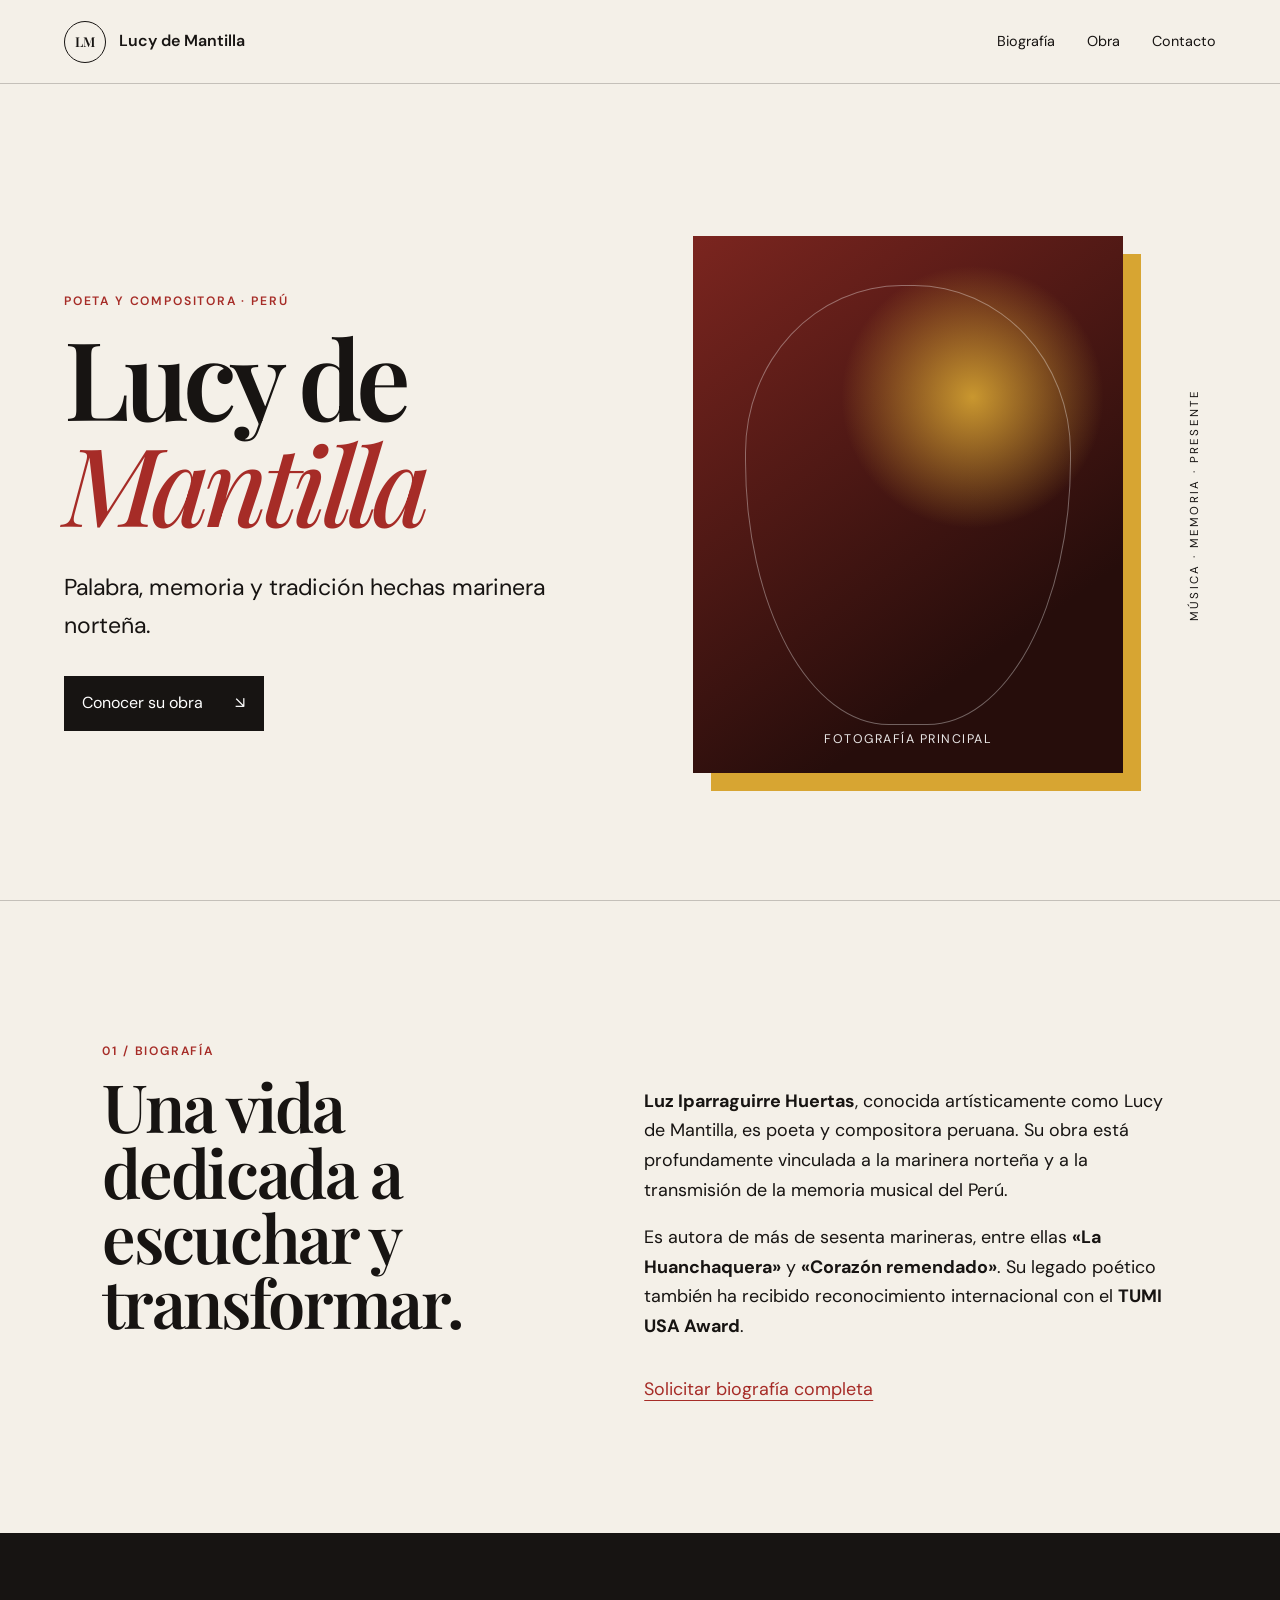
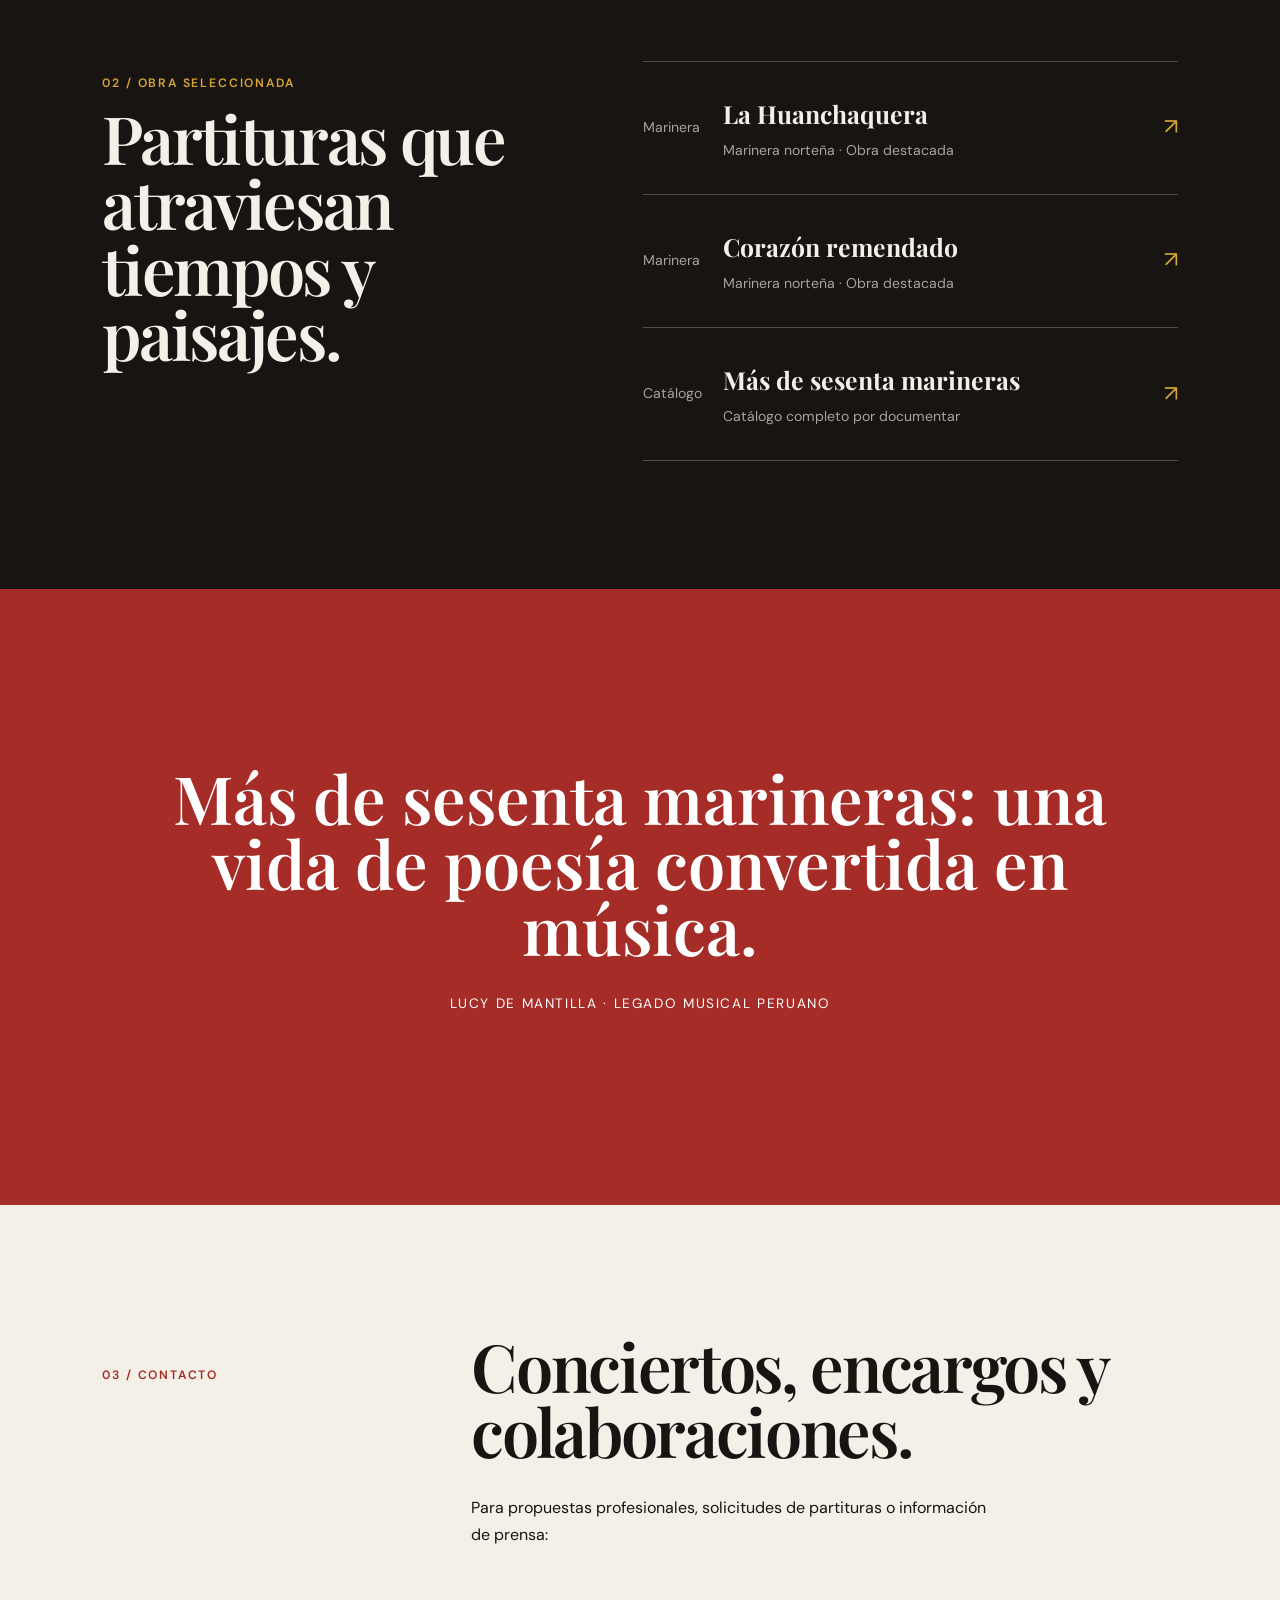
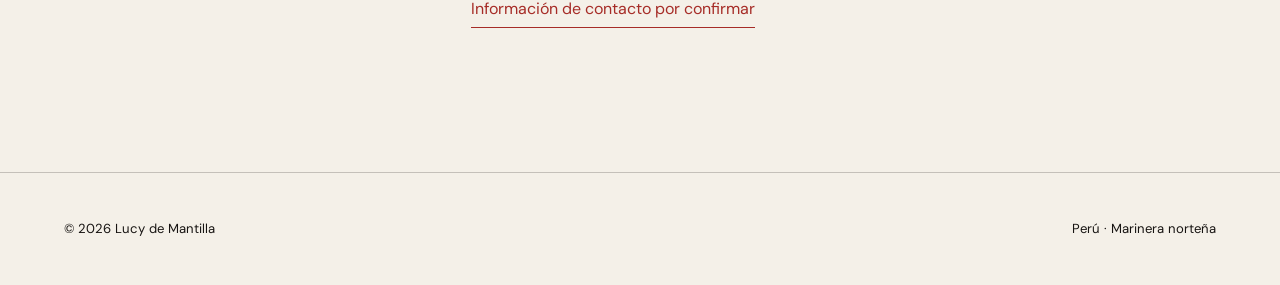
==== index.html @ 8a899017 "Corregir ubicación de los archivos" ====
<!doctype html>
<html lang="es">
<head>
  <meta charset="utf-8">
  <meta name="viewport" content="width=device-width, initial-scale=1">
  <meta name="description" content="Portafolio de Lucy de Mantilla, poeta y compositora peruana de marinera norteña.">
  <title>Lucy de Mantilla — Poeta y compositora peruana</title>
  <link rel="preconnect" href="https://fonts.googleapis.com">
  <link rel="preconnect" href="https://fonts.gstatic.com" crossorigin>
  <link href="https://fonts.googleapis.com/css2?family=DM+Sans:wght@400;500;600&family=Playfair+Display:ital,wght@0,600;1,500&display=swap" rel="stylesheet">
  <link rel="stylesheet" href="styles.css">
</head>
<body>
  <header class="site-header">
    <a class="brand" href="#inicio" aria-label="Ir al inicio">
      <span class="brand-mark" aria-hidden="true">LM</span>
      <span>Lucy de Mantilla</span>
    </a>
    <button class="menu-button" type="button" aria-expanded="false" aria-controls="navigation">Menú</button>
    <nav id="navigation" aria-label="Navegación principal">
      <a href="#biografia">Biografía</a>
      <a href="#obra">Obra</a>
      <a href="#contacto">Contacto</a>
    </nav>
  </header>

  <main>
    <section class="hero" id="inicio">
      <div class="hero-copy">
        <p class="eyebrow">Poeta y compositora · Perú</p>
        <h1>Lucy de <em>Mantilla</em></h1>
        <p class="lead">Palabra, memoria y tradición hechas marinera norteña.</p>
        <a class="primary-link" href="#obra">Conocer su obra <span aria-hidden="true">↘</span></a>
      </div>
      <div class="portrait" role="img" aria-label="Espacio reservado para el retrato principal de la compositora">
        <span>Fotografía principal</span>
      </div>
      <p class="vertical-note" aria-hidden="true">Música · Memoria · Presente</p>
    </section>

    <section class="biography section" id="biografia">
      <div>
        <p class="section-number">01 / Biografía</p>
        <h2>Una vida dedicada a escuchar y transformar.</h2>
      </div>
      <div class="bio-copy">
        <p><strong>Luz Iparraguirre Huertas</strong>, conocida artísticamente como Lucy de Mantilla, es poeta y compositora peruana. Su obra está profundamente vinculada a la marinera norteña y a la transmisión de la memoria musical del Perú.</p>
        <p>Es autora de más de sesenta marineras, entre ellas <strong>«La Huanchaquera»</strong> y <strong>«Corazón remendado»</strong>. Su legado poético también ha recibido reconocimiento internacional con el <strong>TUMI USA Award</strong>.</p>
        <a class="text-link" href="#contacto">Solicitar biografía completa</a>
      </div>
    </section>

    <section class="works section" id="obra">
      <div class="works-heading">
        <p class="section-number">02 / Obra seleccionada</p>
        <h2>Partituras que atraviesan tiempos y paisajes.</h2>
      </div>
      <div class="work-list">
        <article>
          <span class="year">Marinera</span>
          <div><h3>La Huanchaquera</h3><p>Marinera norteña · Obra destacada</p></div>
          <span class="arrow" aria-hidden="true">↗</span>
        </article>
        <article>
          <span class="year">Marinera</span>
          <div><h3>Corazón remendado</h3><p>Marinera norteña · Obra destacada</p></div>
          <span class="arrow" aria-hidden="true">↗</span>
        </article>
        <article>
          <span class="year">Catálogo</span>
          <div><h3>Más de sesenta marineras</h3><p>Catálogo completo por documentar</p></div>
          <span class="arrow" aria-hidden="true">↗</span>
        </article>
      </div>
    </section>

    <section class="quote-section" aria-label="Declaración artística">
      <blockquote>Más de sesenta marineras: una vida de poesía convertida en música.</blockquote>
      <p>Lucy de Mantilla · Legado musical peruano</p>
    </section>

    <section class="contact section" id="contacto">
      <p class="section-number">03 / Contacto</p>
      <div>
        <h2>Conciertos, encargos y colaboraciones.</h2>
        <p>Para propuestas profesionales, solicitudes de partituras o información de prensa:</p>
        <p class="pending-contact">Información de contacto por confirmar</p>
      </div>
    </section>
  </main>

  <footer>
    <p>© <span id="year"></span> Lucy de Mantilla</p>
    <p>Perú · Marinera norteña</p>
  </footer>
  <script src="script.js"></script>
</body>
</html>
---- styles.css ----
:root {
  --ink: #171412;
  --paper: #f4f0e8;
  --red: #a62c27;
  --gold: #d7a532;
  --line: rgba(23, 20, 18, .22);
}
* { box-sizing: border-box; }
html { scroll-behavior: smooth; }
body { margin: 0; background: var(--paper); color: var(--ink); font-family: "DM Sans", sans-serif; font-size: 1rem; line-height: 1.65; }
a { color: inherit; }
.site-header { min-height: 84px; padding: 1.1rem 5vw; display: flex; align-items: center; justify-content: space-between; border-bottom: 1px solid var(--line); position: relative; z-index: 10; }
.brand { display: flex; align-items: center; gap: .8rem; text-decoration: none; font-weight: 600; }
.brand-mark { width: 42px; height: 42px; display: grid; place-items: center; border: 1px solid currentColor; border-radius: 50%; font-family: "Playfair Display", serif; font-size: .85rem; }
nav { display: flex; gap: 2rem; }
nav a { text-decoration: none; font-size: .9rem; }
nav a:hover, nav a:focus-visible { color: var(--red); }
.menu-button { display: none; background: none; border: 1px solid currentColor; padding: .45rem .7rem; font: inherit; }
.hero { min-height: calc(100vh - 84px); padding: 7vw 5vw 5vw; display: grid; grid-template-columns: 1.05fr .78fr auto; gap: 4vw; align-items: center; overflow: hidden; }
.eyebrow, .section-number { color: var(--red); text-transform: uppercase; letter-spacing: .15em; font-size: .76rem; font-weight: 600; }
h1, h2, blockquote { font-family: "Playfair Display", serif; font-weight: 600; line-height: .98; margin: 0; }
h1 { font-size: clamp(4rem, 8.5vw, 8.4rem); letter-spacing: -.055em; max-width: 9ch; }
h1 em { color: var(--red); font-weight: 500; }
.lead { max-width: 34rem; font-size: clamp(1.15rem, 1.8vw, 1.45rem); margin: 2rem 0; }
.primary-link { display: inline-flex; gap: 2rem; align-items: center; padding: .9rem 1.15rem; background: var(--ink); color: white; text-decoration: none; }
.primary-link:hover { background: var(--red); }
.portrait { aspect-ratio: 4 / 5; min-height: 470px; position: relative; display: grid; place-items: end center; padding: 1.5rem; color: rgba(255,255,255,.9); background: radial-gradient(circle at 65% 30%, rgba(215,165,50,.9), transparent 28%), linear-gradient(145deg, #7b251f, #260d0b 75%); box-shadow: 18px 18px 0 var(--gold); }
.portrait::before { content: ""; position: absolute; inset: 9% 12%; border: 1px solid rgba(255,255,255,.35); border-radius: 48% 48% 44% 44% / 38% 38% 60% 60%; }
.portrait span { z-index: 1; font-size: .78rem; letter-spacing: .12em; text-transform: uppercase; }
.vertical-note { writing-mode: vertical-rl; transform: rotate(180deg); font-size: .72rem; letter-spacing: .2em; text-transform: uppercase; }
.section { padding: 8rem 8vw; }
.biography { display: grid; grid-template-columns: .8fr 1fr; gap: 9vw; border-top: 1px solid var(--line); }
h2 { font-size: clamp(2.7rem, 5.2vw, 5.6rem); letter-spacing: -.035em; }
.bio-copy { max-width: 43rem; font-size: 1.12rem; padding-top: 2.5rem; }
.text-link { display: inline-block; margin-top: 1rem; color: var(--red); text-underline-offset: 5px; }
.works { background: var(--ink); color: var(--paper); display: grid; grid-template-columns: .82fr 1fr; gap: 8vw; }
.works .section-number { color: var(--gold); }
.work-list article { display: grid; grid-template-columns: 4rem 1fr auto; gap: 1rem; align-items: center; padding: 2rem 0; border-top: 1px solid rgba(244,240,232,.25); }
.work-list article:last-child { border-bottom: 1px solid rgba(244,240,232,.25); }
.work-list h3 { font-family: "Playfair Display", serif; font-size: 1.55rem; margin: 0 0 .25rem; }
.work-list p, .year { margin: 0; color: rgba(244,240,232,.65); font-size: .88rem; }
.arrow { font-size: 1.4rem; color: var(--gold); }
.quote-section { padding: 11rem 10vw; text-align: center; background: var(--red); color: white; }
blockquote { max-width: 1050px; margin: auto; font-size: clamp(2.5rem, 5.2vw, 5.8rem); }
.quote-section p { margin-top: 2rem; font-size: .85rem; letter-spacing: .12em; text-transform: uppercase; }
.contact { display: grid; grid-template-columns: .45fr 1fr; gap: 4vw; }
.contact h2 { max-width: 900px; }
.contact p { max-width: 520px; margin-top: 2rem; }
.email { display: inline-block; margin-top: 1rem; font-family: "Playfair Display", serif; font-size: clamp(1.4rem, 3vw, 2.7rem); color: var(--red); text-underline-offset: 7px; }
.pending-contact { display: inline-block; color: var(--red); border-bottom: 1px solid currentColor; padding-bottom: .3rem; }
footer { padding: 2rem 5vw; display: flex; justify-content: space-between; border-top: 1px solid var(--line); font-size: .82rem; }
@media (max-width: 820px) {
  .site-header { min-height: 72px; }
  .brand span:last-child { display: none; }
  .menu-button { display: block; }
  nav { display: none; position: absolute; top: 72px; left: 0; right: 0; padding: 1.25rem 5vw; background: var(--paper); border-bottom: 1px solid var(--line); flex-direction: column; }
  nav.open { display: flex; }
  .hero { min-height: auto; padding-top: 4rem; grid-template-columns: 1fr; }
  h1 { font-size: clamp(3.7rem, 18vw, 6.5rem); }
  .portrait { min-height: 390px; width: calc(100% - 18px); }
  .vertical-note { display: none; }
  .section { padding: 5.5rem 5vw; }
  .biography, .works, .contact { grid-template-columns: 1fr; gap: 2rem; }
  .bio-copy { padding-top: 0; }
  .quote-section { padding: 7rem 5vw; }
  footer { flex-direction: column; }
}
@media (prefers-reduced-motion: reduce) { html { scroll-behavior: auto; } }
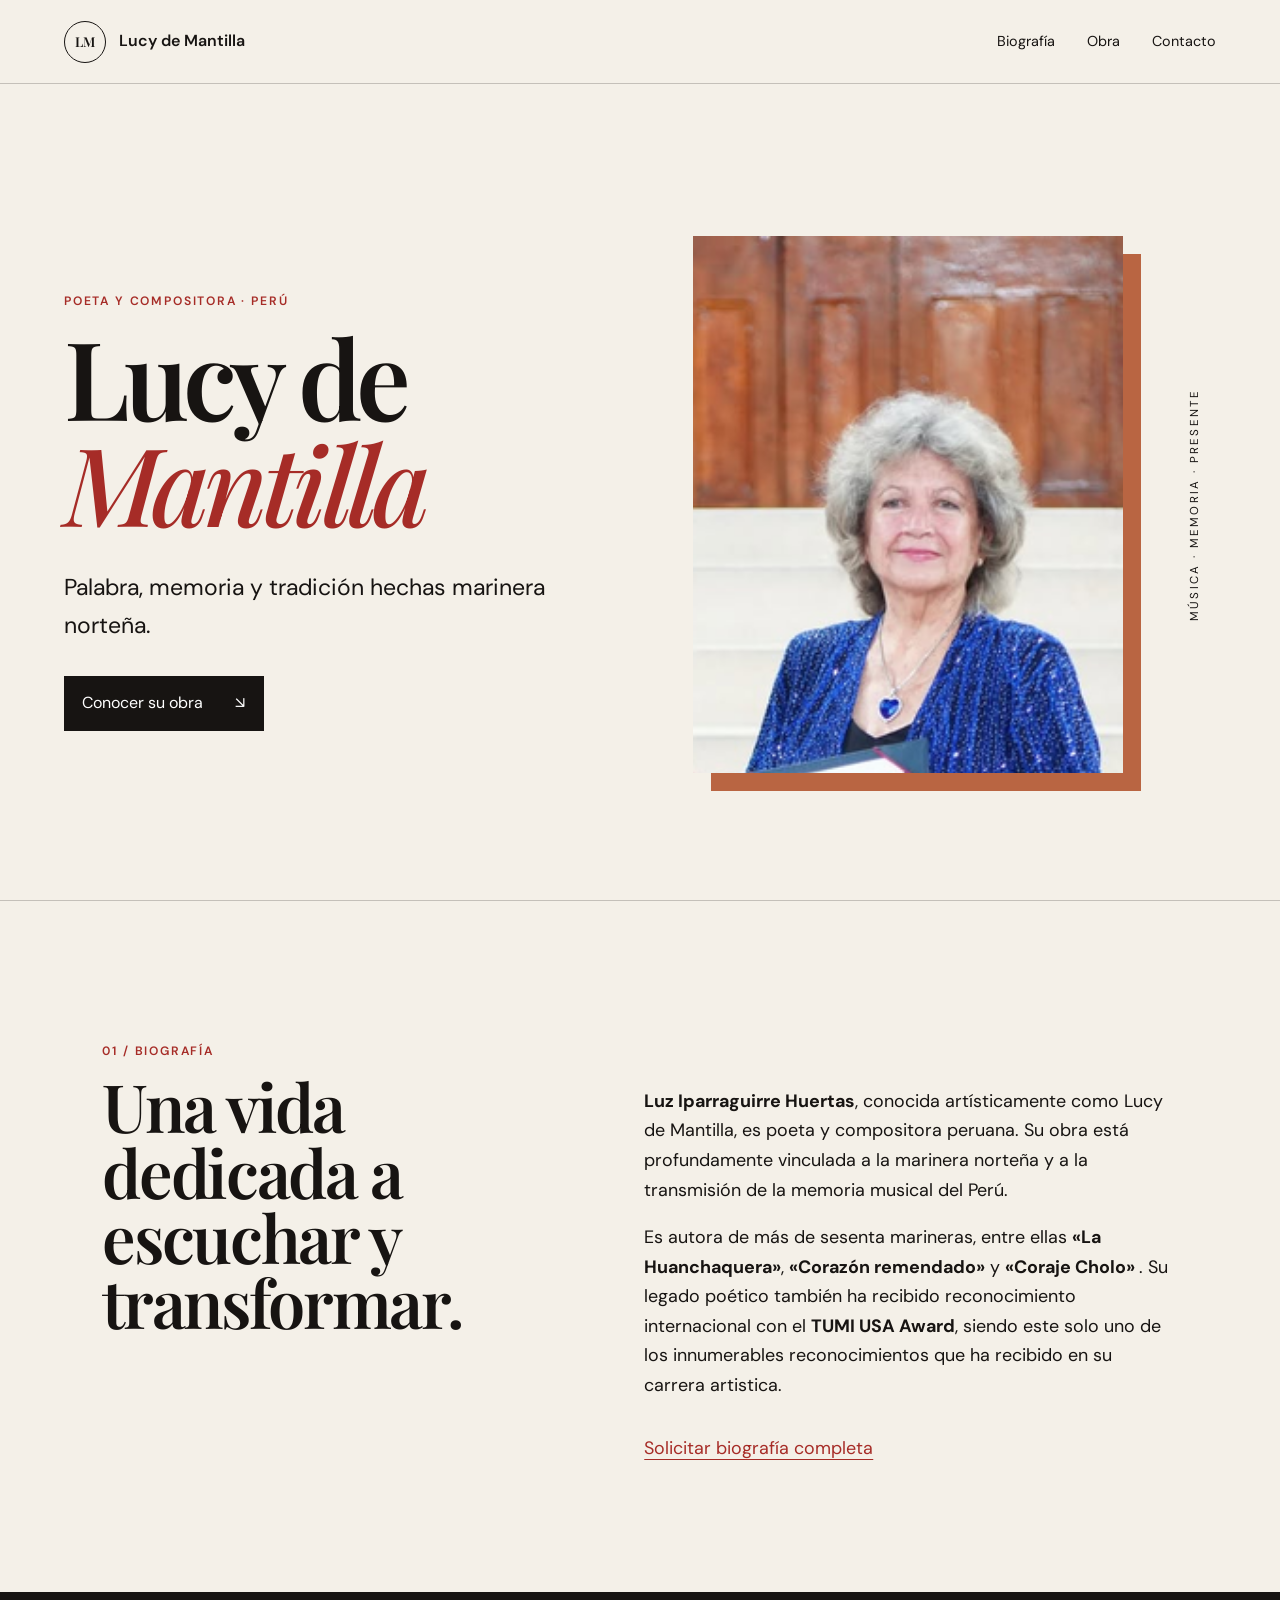
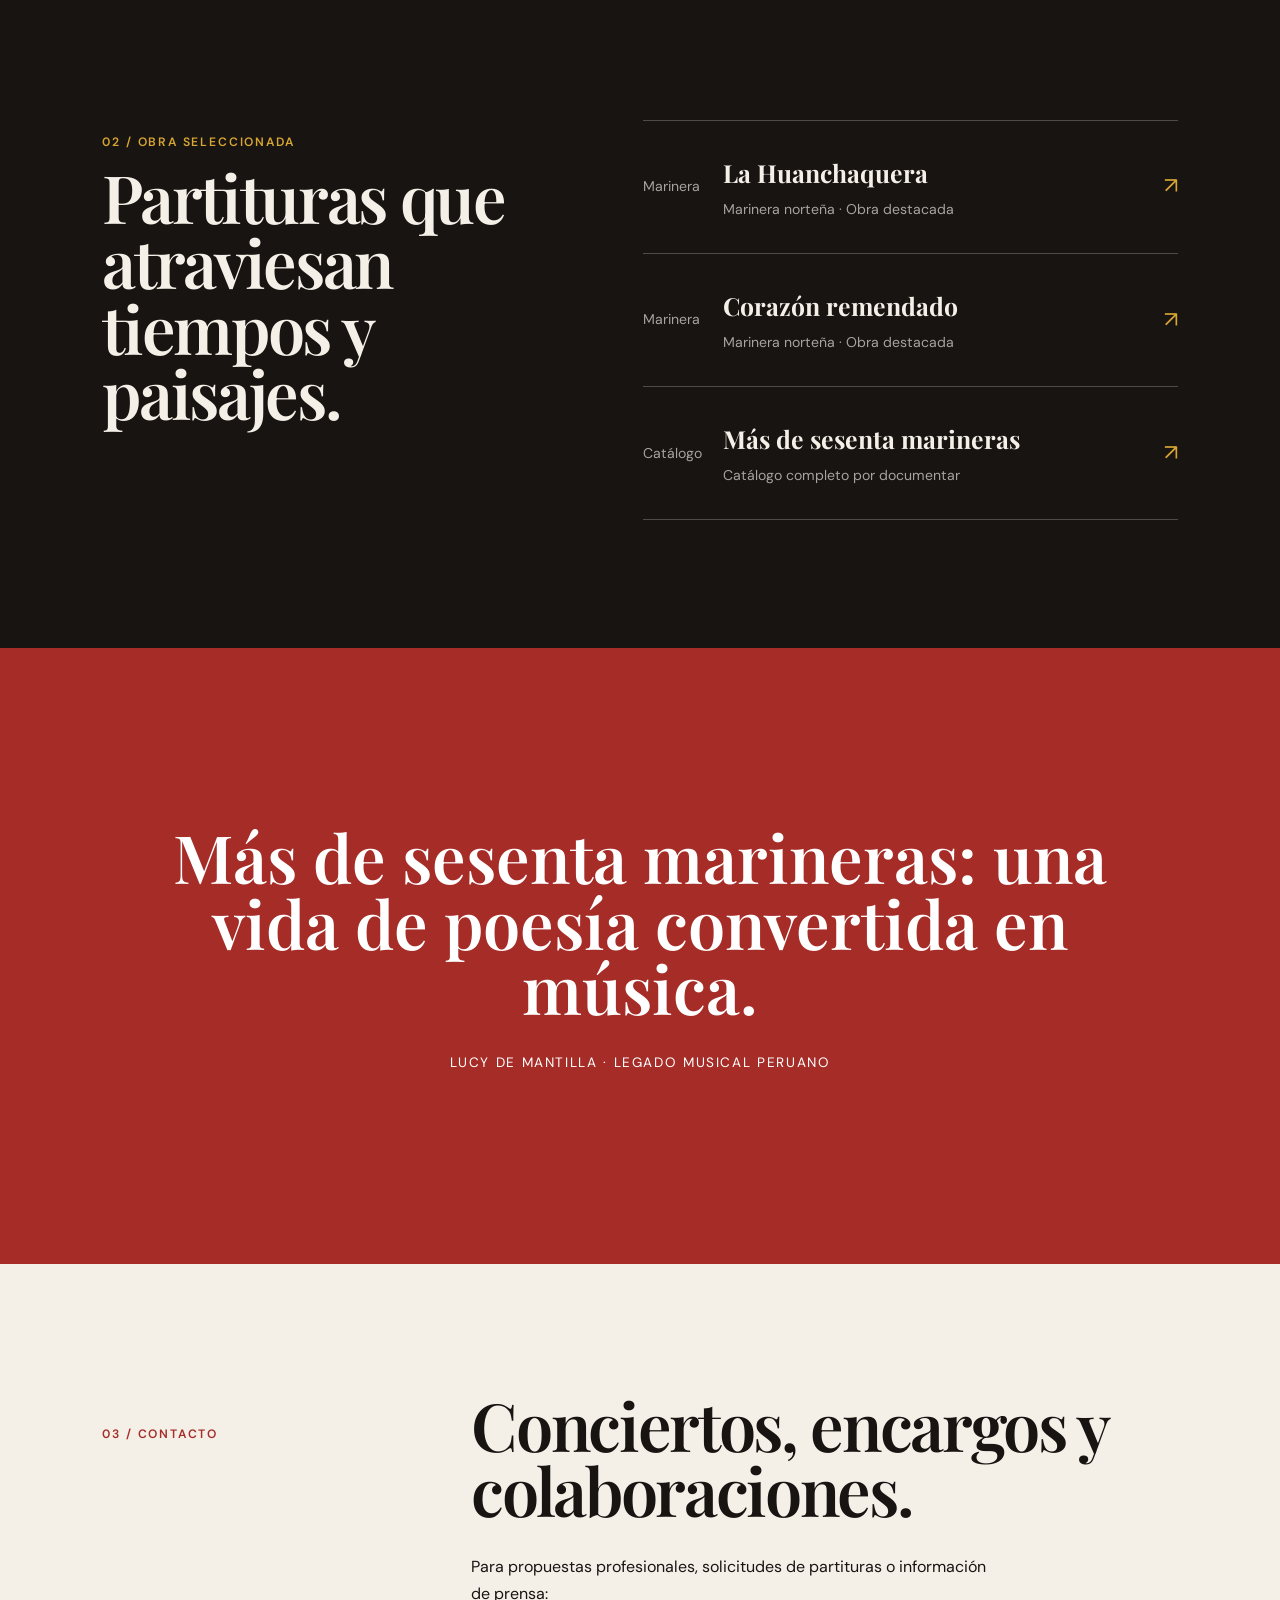
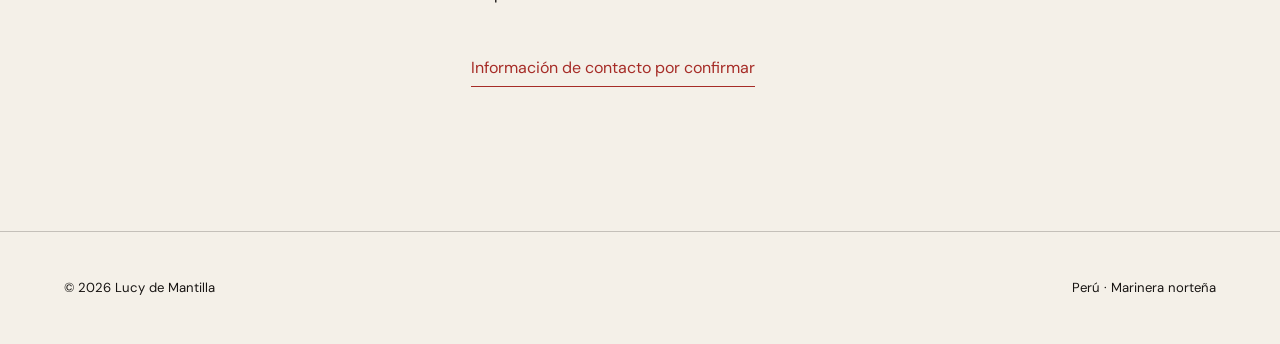
==== commit 637e0353: "Actulización del Porträt, correción en los textos de la biografía" ====
--- a/index.html
+++ b/index.html
@@ -32,8 +32,11 @@
         <p class="lead">Palabra, memoria y tradición hechas marinera norteña.</p>
         <a class="primary-link" href="#obra">Conocer su obra <span aria-hidden="true">↘</span></a>
       </div>
-      <div class="portrait" role="img" aria-label="Espacio reservado para el retrato principal de la compositora">
-        <span>Fotografía principal</span>
+      <div class="portrait portrait-photo">
+        <img
+          src="imagenes/Lucy-de-Mantilla.png"
+          alt="Retrato de Lucy de Mantilla"
+        >
       </div>
       <p class="vertical-note" aria-hidden="true">Música · Memoria · Presente</p>
     </section>
@@ -45,7 +48,7 @@
       </div>
       <div class="bio-copy">
         <p><strong>Luz Iparraguirre Huertas</strong>, conocida artísticamente como Lucy de Mantilla, es poeta y compositora peruana. Su obra está profundamente vinculada a la marinera norteña y a la transmisión de la memoria musical del Perú.</p>
-        <p>Es autora de más de sesenta marineras, entre ellas <strong>«La Huanchaquera»</strong> y <strong>«Corazón remendado»</strong>. Su legado poético también ha recibido reconocimiento internacional con el <strong>TUMI USA Award</strong>.</p>
+        <p>Es autora de más de sesenta marineras, entre ellas <strong>«La Huanchaquera»</strong>, <strong>«Corazón remendado»</strong> y <strong> «Coraje Cholo» </strong>. Su legado poético también ha recibido reconocimiento internacional con el <strong>TUMI USA Award</strong>, siendo este solo uno de los innumerables reconocimientos que ha recibido en su carrera artistica.</p>
         <a class="text-link" href="#contacto">Solicitar biografía completa</a>
       </div>
     </section>
--- a/styles.css
+++ b/styles.css
@@ -66,3 +66,49 @@
   footer { flex-direction: column; }
 }
 @media (prefers-reduced-motion: reduce) { html { scroll-behavior: auto; } }
+
+-------
+
+/* Retrato provisional de Lucy */
+
+.portrait::before {
+  content: none;
+  display: none;
+}
+
+.portrait-photo {
+  padding: 0;
+  overflow: hidden;
+
+  /* Colores tomados del vestido azul y la madera del fondo */
+  background: linear-gradient(
+    145deg,
+    #122452 0%,
+    #214a9a 50%,
+    #9b4c32 100%
+  );
+
+  box-shadow: 18px 18px 0 #b96542;
+}
+
+.portrait-photo img {
+  display: block;
+  width: 100%;
+  height: 100%;
+
+  /* Muestra la fotografía completa sin deformarla */
+  object-fit: contain;
+  object-position: center;
+}
+
+/* Eliminar cualquier línea decorativa alrededor del retrato */
+html body .hero .portrait::before,
+html body .hero .portrait::after,
+html body .hero .portrait-photo::before,
+html body .hero .portrait-photo::after {
+  content: none !important;
+  display: none !important;
+  border: none !important;
+  outline: none !important;
+  box-shadow: none !important;
+}
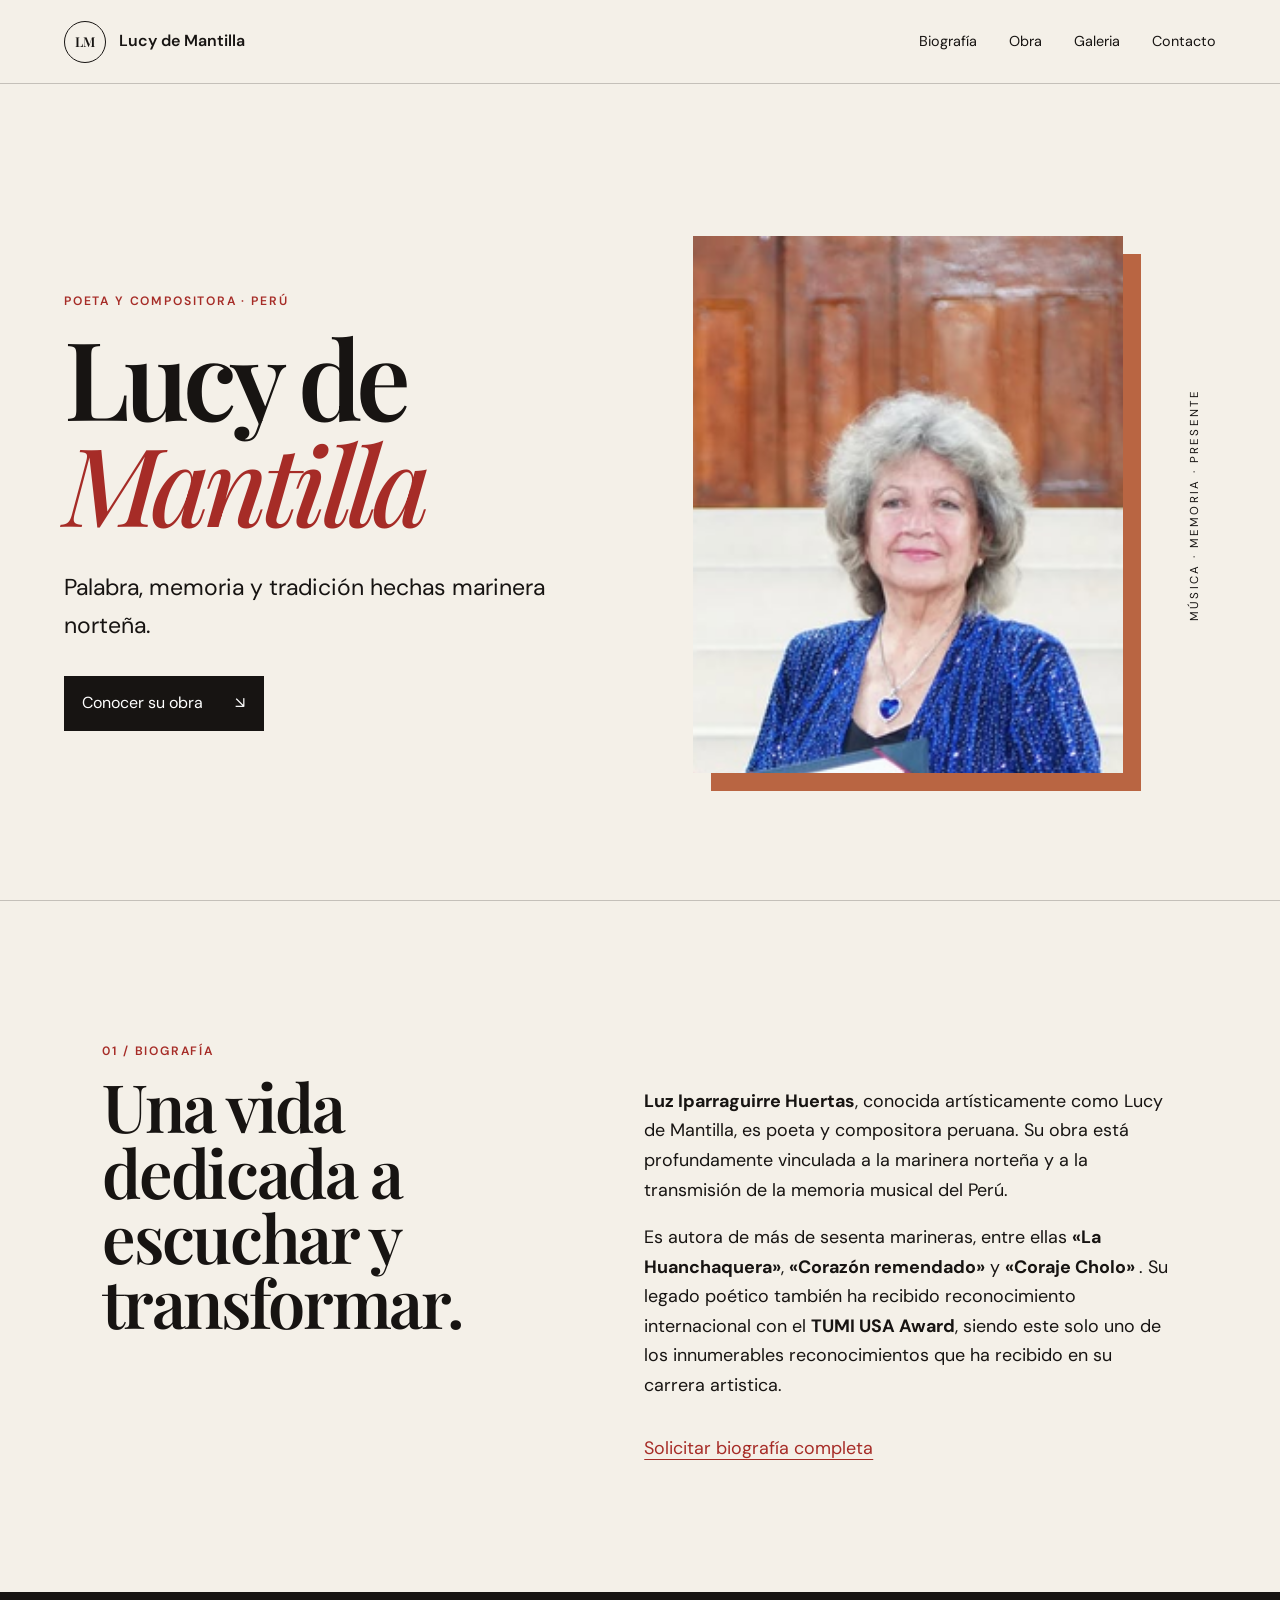
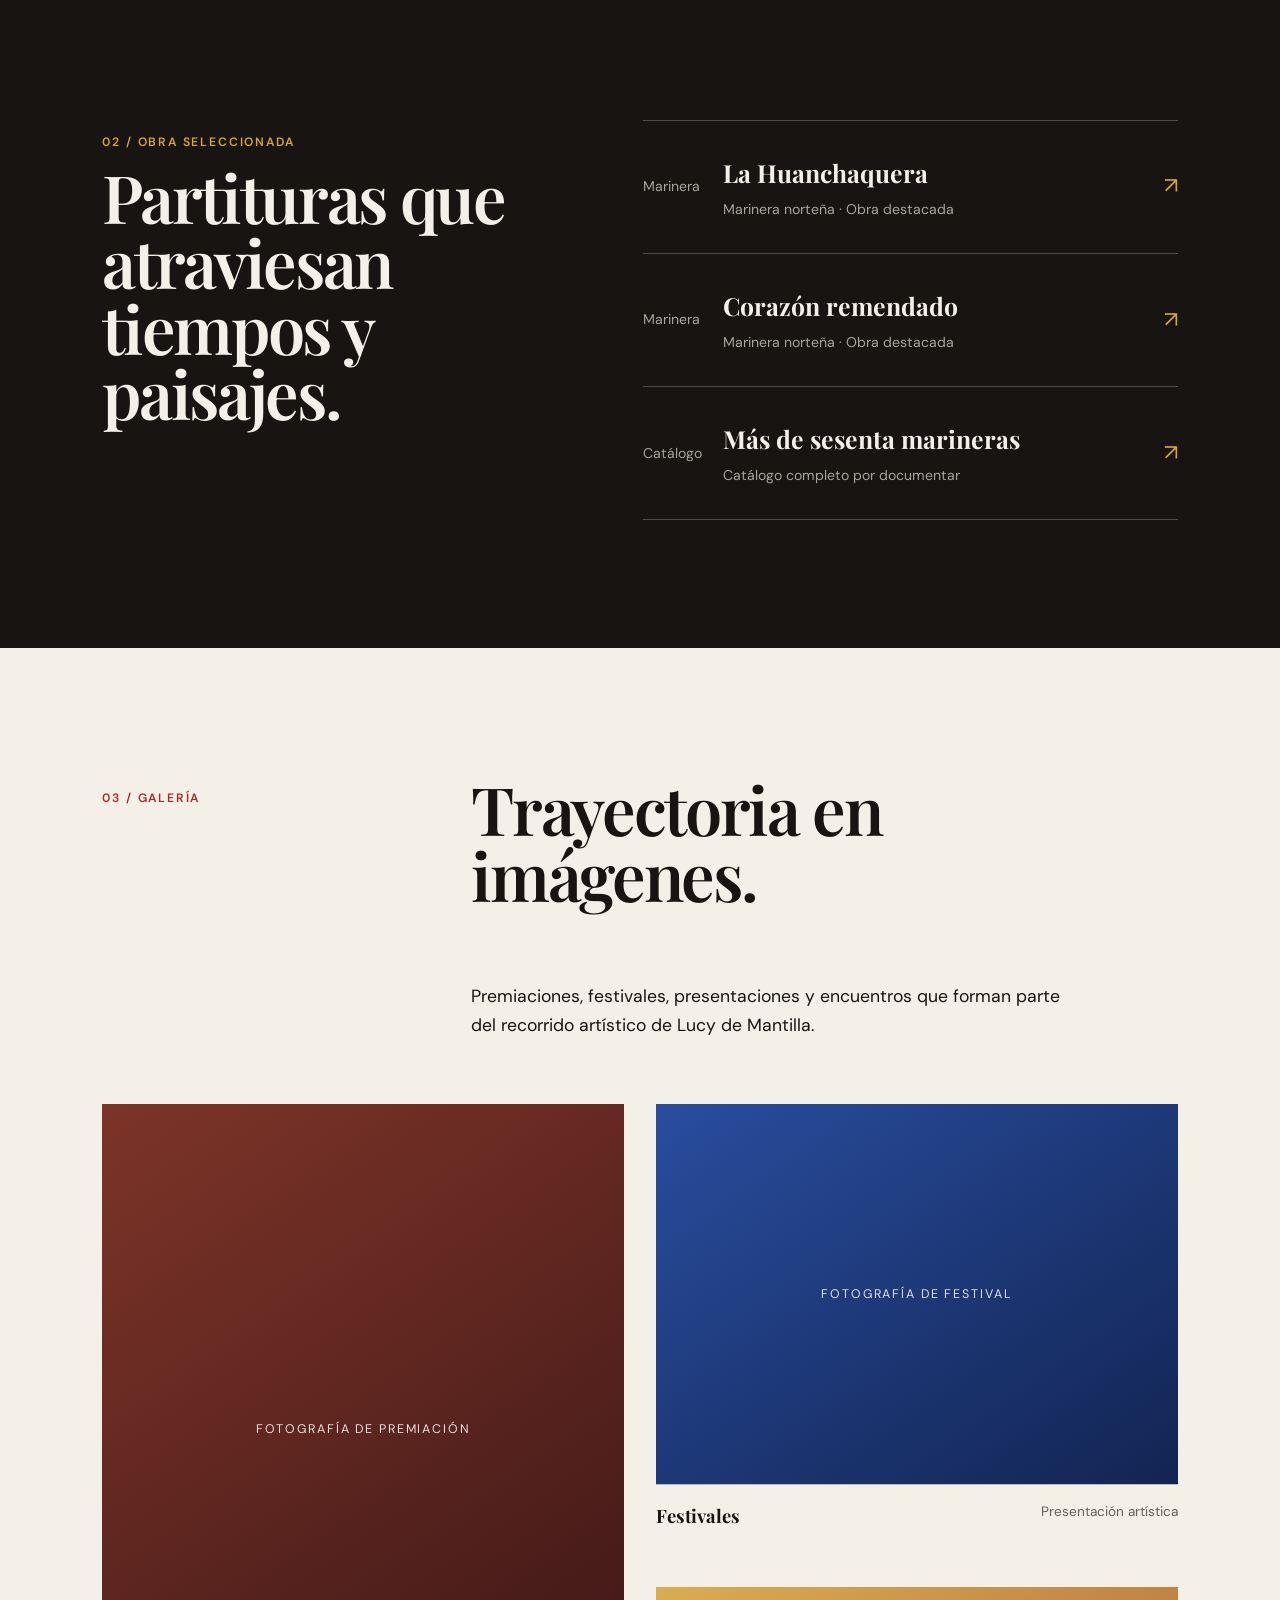
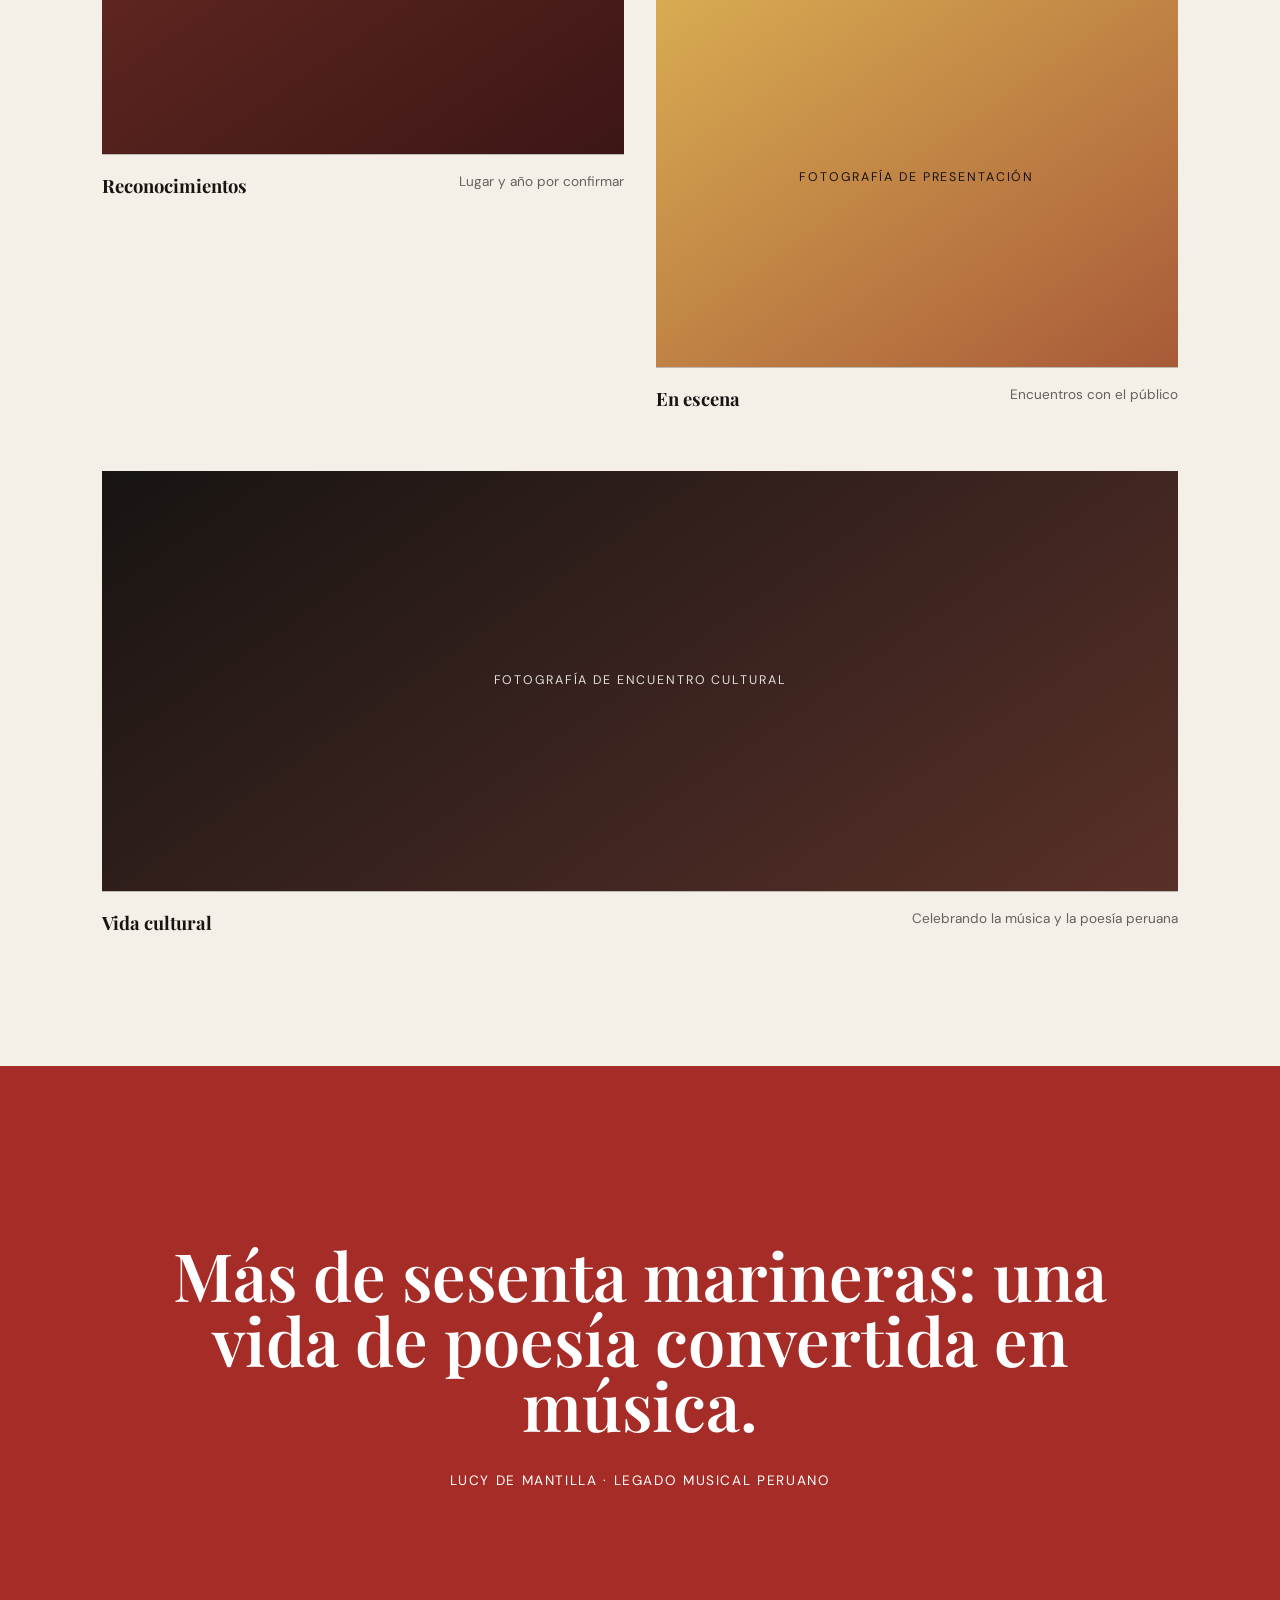
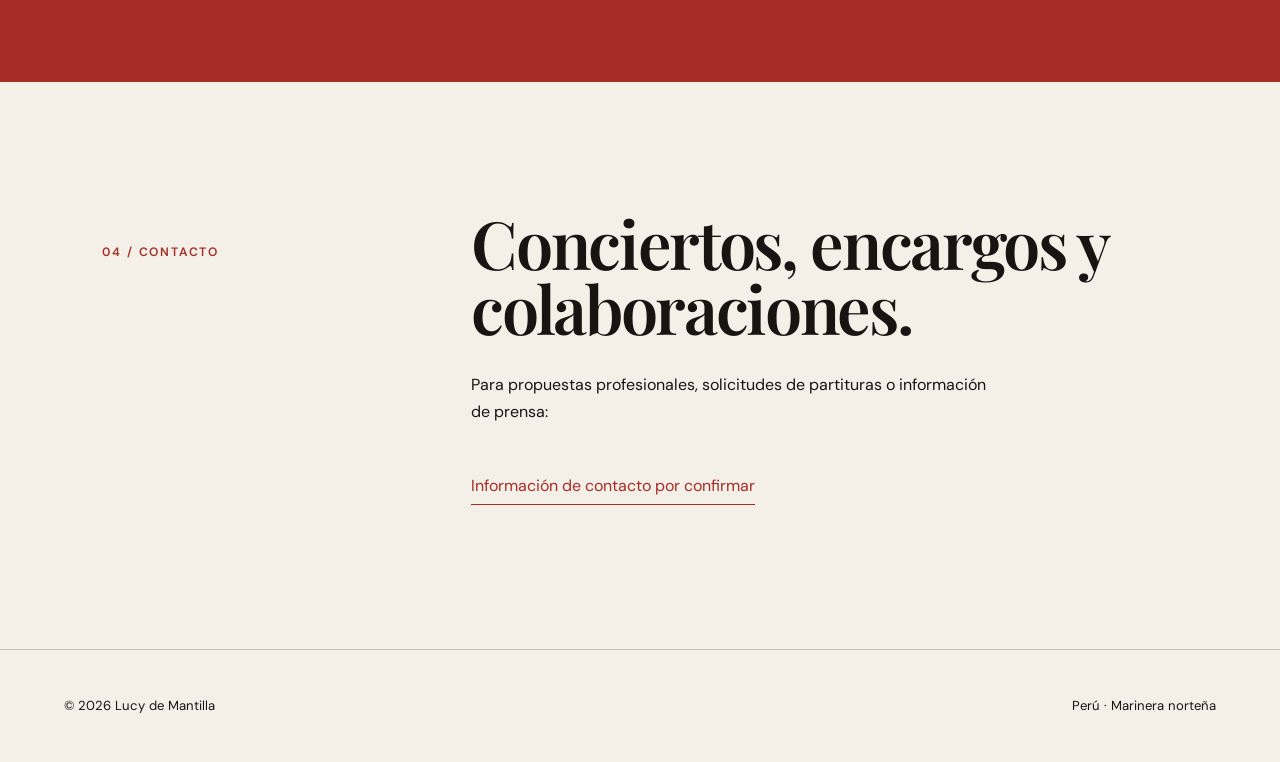
==== commit 06488502: "Creación de la sección de Galeria" ====
--- a/index.html
+++ b/index.html
@@ -20,6 +20,7 @@
     <nav id="navigation" aria-label="Navegación principal">
       <a href="#biografia">Biografía</a>
       <a href="#obra">Obra</a>
+      <a href="#galeria">Galeria</a>
       <a href="#contacto">Contacto</a>
     </nav>
   </header>
@@ -77,13 +78,74 @@
       </div>
     </section>
 
+    <section class="gallery section" id="galeria">
+      <div class="gallery-heading">
+        <p class="section-number">03 / Galería</p>
+
+        <h2>Trayectoria en imágenes.</h2>
+
+        <p>
+          Premiaciones, festivales, presentaciones y encuentros que forman
+          parte del recorrido artístico de Lucy de Mantilla.
+        </p>
+      </div>
+
+      <div class="gallery-grid">
+
+        <figure class="gallery-item gallery-item-large">
+          <div class="gallery-placeholder">
+            <span>Fotografía de premiación</span>
+          </div>
+
+          <figcaption>
+            <strong>Reconocimientos</strong>
+            <span>Lugar y año por confirmar</span>
+          </figcaption>
+        </figure>
+
+        <figure class="gallery-item">
+          <div class="gallery-placeholder gallery-placeholder-blue">
+            <span>Fotografía de festival</span>
+          </div>
+
+          <figcaption>
+            <strong>Festivales</strong>
+            <span>Presentación artística</span>
+          </figcaption>
+        </figure>
+
+        <figure class="gallery-item">
+          <div class="gallery-placeholder gallery-placeholder-gold">
+            <span>Fotografía de presentación</span>
+          </div>
+
+          <figcaption>
+            <strong>En escena</strong>
+            <span>Encuentros con el público</span>
+          </figcaption>
+        </figure>
+
+        <figure class="gallery-item gallery-item-wide">
+          <div class="gallery-placeholder gallery-placeholder-dark">
+            <span>Fotografía de encuentro cultural</span>
+          </div>
+
+          <figcaption>
+            <strong>Vida cultural</strong>
+            <span>Celebrando la música y la poesía peruana</span>
+          </figcaption>
+        </figure>
+
+      </div>
+    </section>
+
     <section class="quote-section" aria-label="Declaración artística">
       <blockquote>Más de sesenta marineras: una vida de poesía convertida en música.</blockquote>
       <p>Lucy de Mantilla · Legado musical peruano</p>
     </section>
 
     <section class="contact section" id="contacto">
-      <p class="section-number">03 / Contacto</p>
+      <p class="section-number">04 / Contacto</p>
       <div>
         <h2>Conciertos, encargos y colaboraciones.</h2>
         <p>Para propuestas profesionales, solicitudes de partituras o información de prensa:</p>
--- a/styles.css
+++ b/styles.css
@@ -64,6 +64,38 @@
   .bio-copy { padding-top: 0; }
   .quote-section { padding: 7rem 5vw; }
   footer { flex-direction: column; }
+  .gallery-heading {
+  grid-template-columns: 1fr;
+  margin-bottom: 3rem;}
+
+  .gallery-heading h2,
+  .gallery-heading > p:last-child {
+  grid-column: 1;
+  }
+
+  .gallery-grid {
+  grid-template-columns: 1fr;
+  gap: 3rem;
+  }
+
+  .gallery-item-large,
+  .gallery-item-wide {
+  grid-column: auto;
+  grid-row: auto;
+  }
+
+  .gallery-item-large .gallery-placeholder,
+  .gallery-item-wide .gallery-placeholder {
+  min-height: 420px;
+  }
+
+  .gallery-item figcaption {
+  flex-direction: column;
+  }
+
+  .gallery-item figcaption span {
+  text-align: left;
+  }
 }
 @media (prefers-reduced-motion: reduce) { html { scroll-behavior: auto; } }
 
@@ -111,4 +143,133 @@
   border: none !important;
   outline: none !important;
   box-shadow: none !important;
+}
+
+------------------
+
+/* Galería */
+
+.gallery {
+  background: #ece5d8;
+}
+
+.gallery-heading {
+  display: grid;
+  grid-template-columns: 0.45fr 1fr;
+  gap: 4vw;
+  margin-bottom: 4rem;
+}
+
+.gallery-heading h2 {
+  grid-column: 2;
+}
+
+.gallery-heading > p:last-child {
+  grid-column: 2;
+  max-width: 38rem;
+  margin: 1.5rem 0 0;
+  font-size: 1.1rem;
+}
+
+.gallery-grid {
+  display: grid;
+  grid-template-columns: repeat(2, minmax(0, 1fr));
+  gap: 3.5rem 2rem;
+}
+
+.gallery-item {
+  margin: 0;
+}
+
+.gallery-item-large {
+  grid-row: span 2;
+}
+
+.gallery-item-wide {
+  grid-column: span 2;
+}
+
+.gallery-placeholder {
+  min-height: 380px;
+  display: grid;
+  place-items: center;
+  padding: 2rem;
+  color: rgba(255, 255, 255, 0.85);
+  background:
+    linear-gradient(
+      145deg,
+      #7d3428,
+      #3c1616
+    );
+}
+
+.gallery-item-large .gallery-placeholder {
+  min-height: 650px;
+}
+
+.gallery-item-wide .gallery-placeholder {
+  min-height: 420px;
+}
+
+.gallery-placeholder-blue {
+  background:
+    linear-gradient(
+      145deg,
+      #294d9e,
+      #122452
+    );
+}
+
+.gallery-placeholder-gold {
+  color: #171412;
+  background:
+    linear-gradient(
+      145deg,
+      #d9ad52,
+      #a85a38
+    );
+}
+
+.gallery-placeholder-dark {
+  background:
+    linear-gradient(
+      145deg,
+      #171412,
+      #593029
+    );
+}
+
+.gallery-placeholder span {
+  font-size: 0.78rem;
+  text-transform: uppercase;
+  letter-spacing: 0.15em;
+}
+
+.gallery-item figcaption {
+  display: flex;
+  justify-content: space-between;
+  gap: 1rem;
+  padding-top: 1rem;
+  border-top: 1px solid rgba(23, 20, 18, 0.25);
+}
+
+.gallery-item figcaption strong {
+  font-family: "Playfair Display", serif;
+  font-size: 1.15rem;
+}
+
+.gallery-item figcaption span {
+  color: rgba(23, 20, 18, 0.65);
+  font-size: 0.85rem;
+  text-align: right;
+}
+
+/* Fotografías reales */
+
+.gallery-item img {
+  display: block;
+  width: 100%;
+  min-height: 380px;
+  max-height: 650px;
+  object-fit: cover;
 }
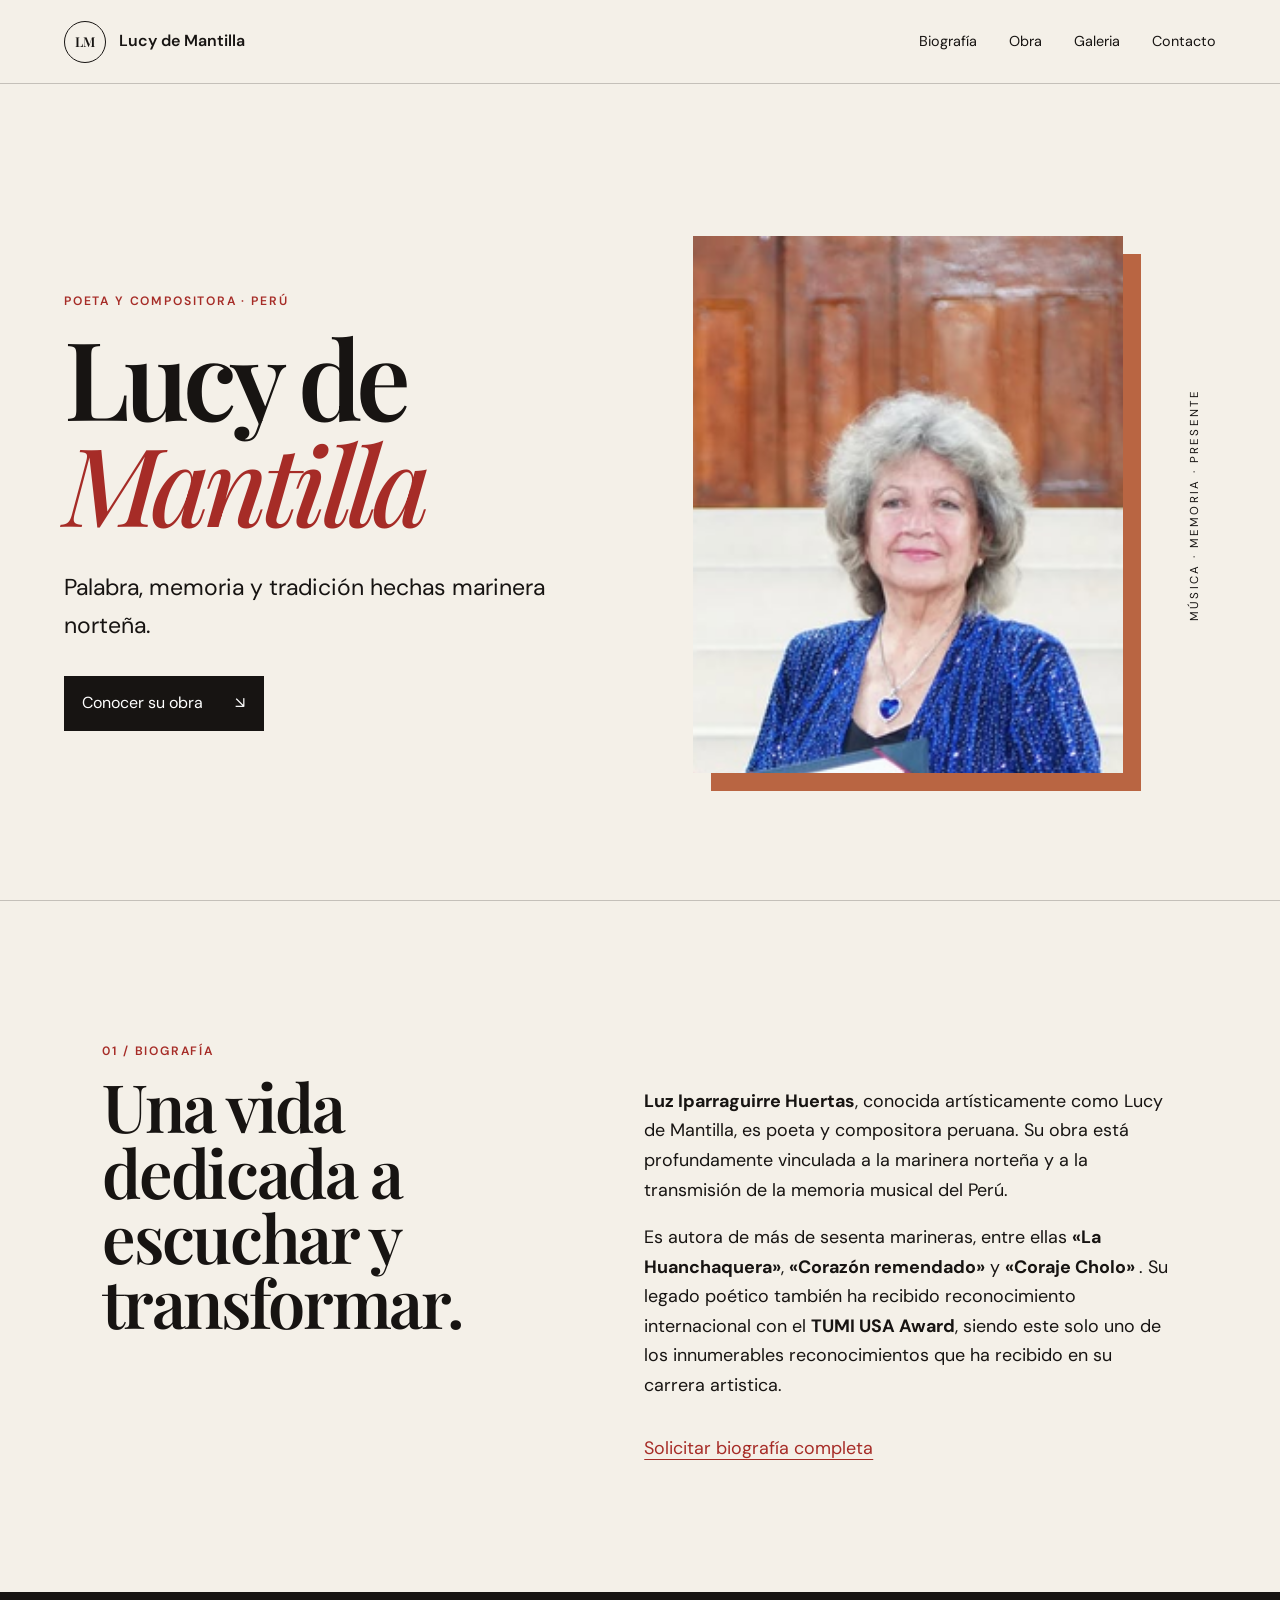
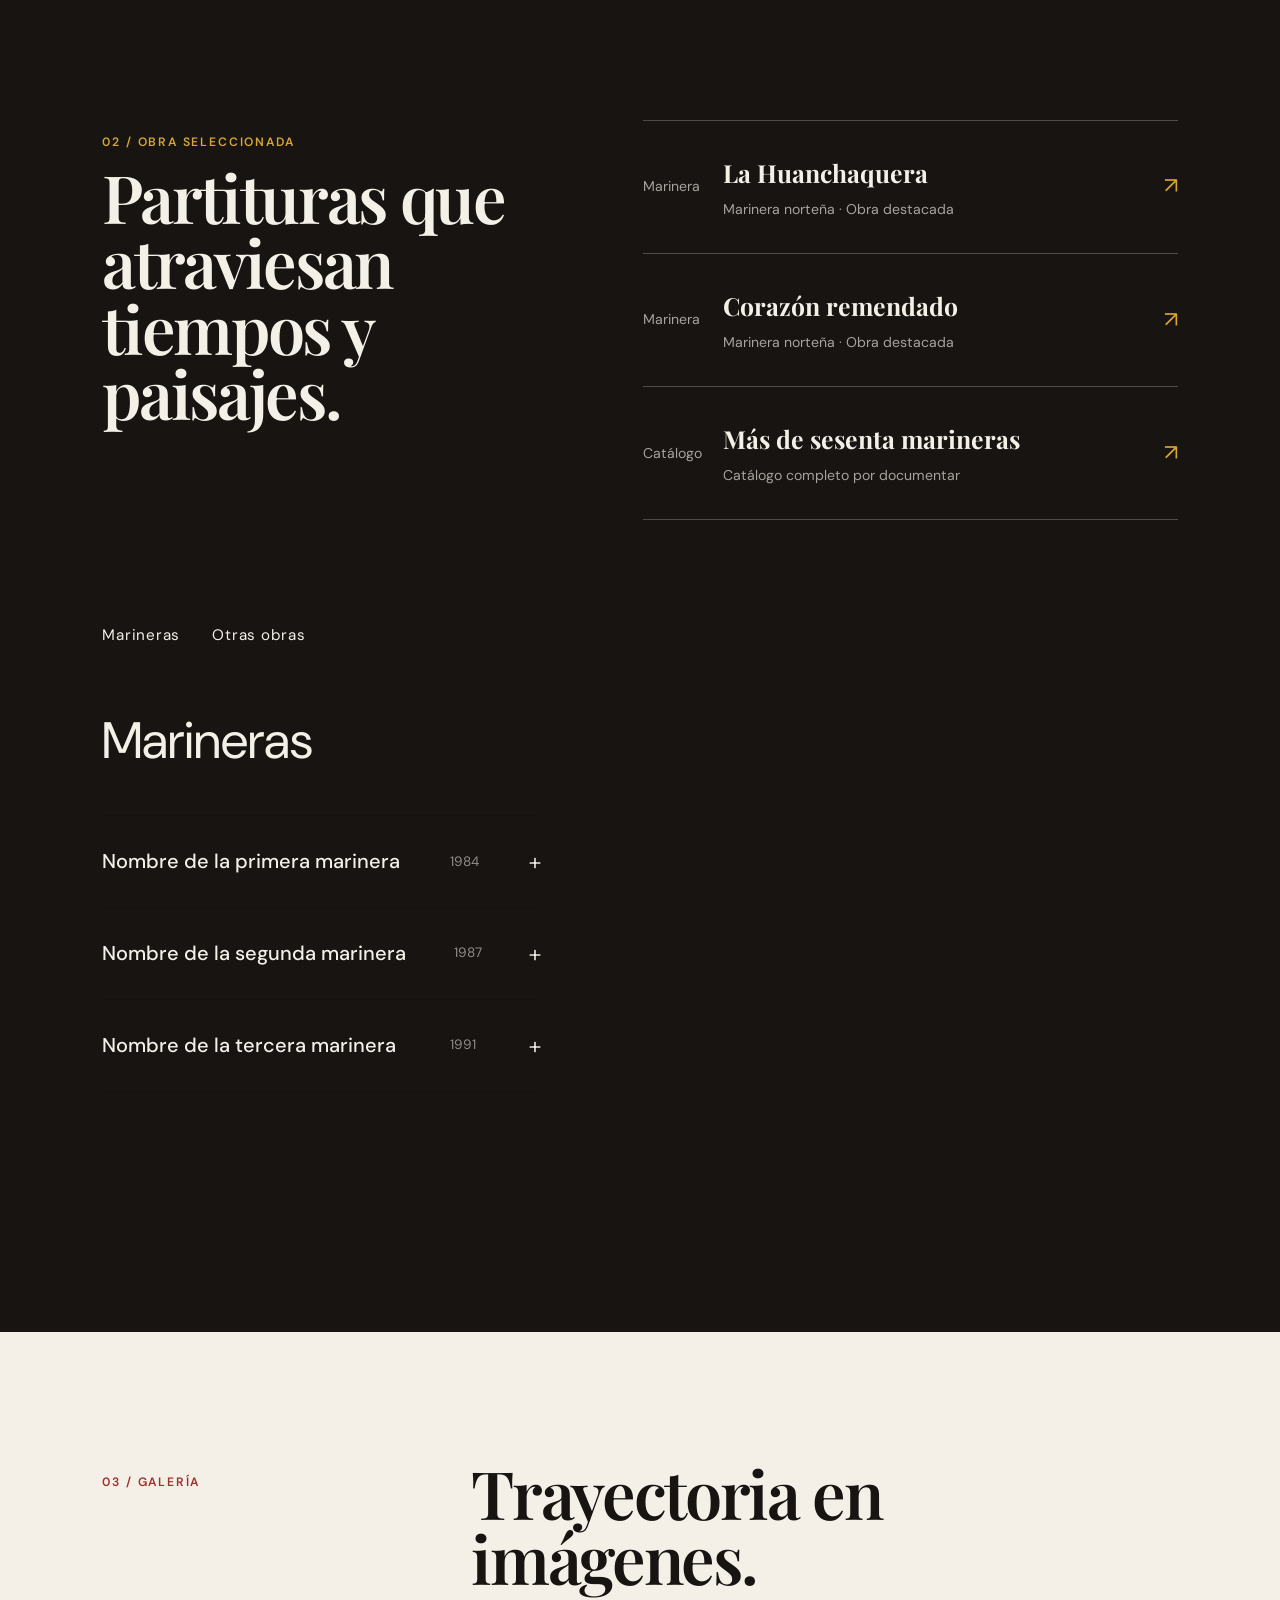
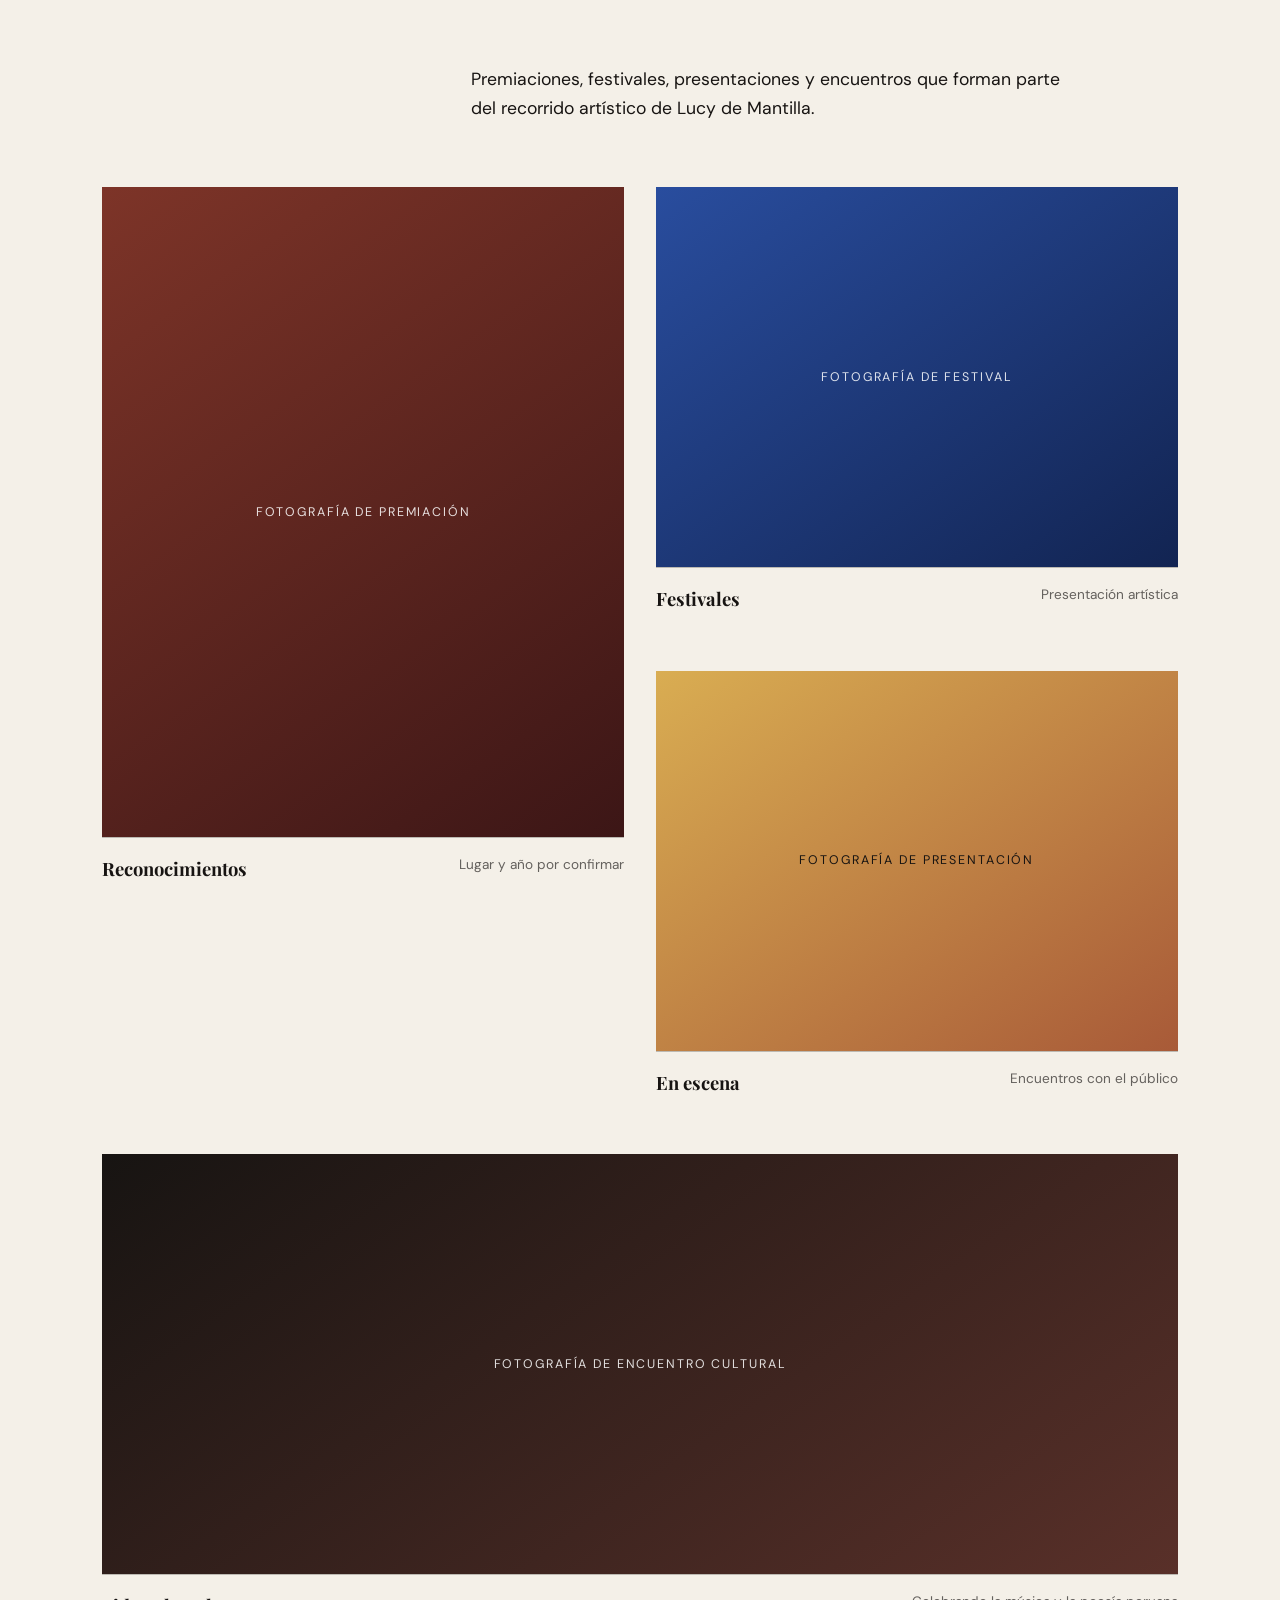
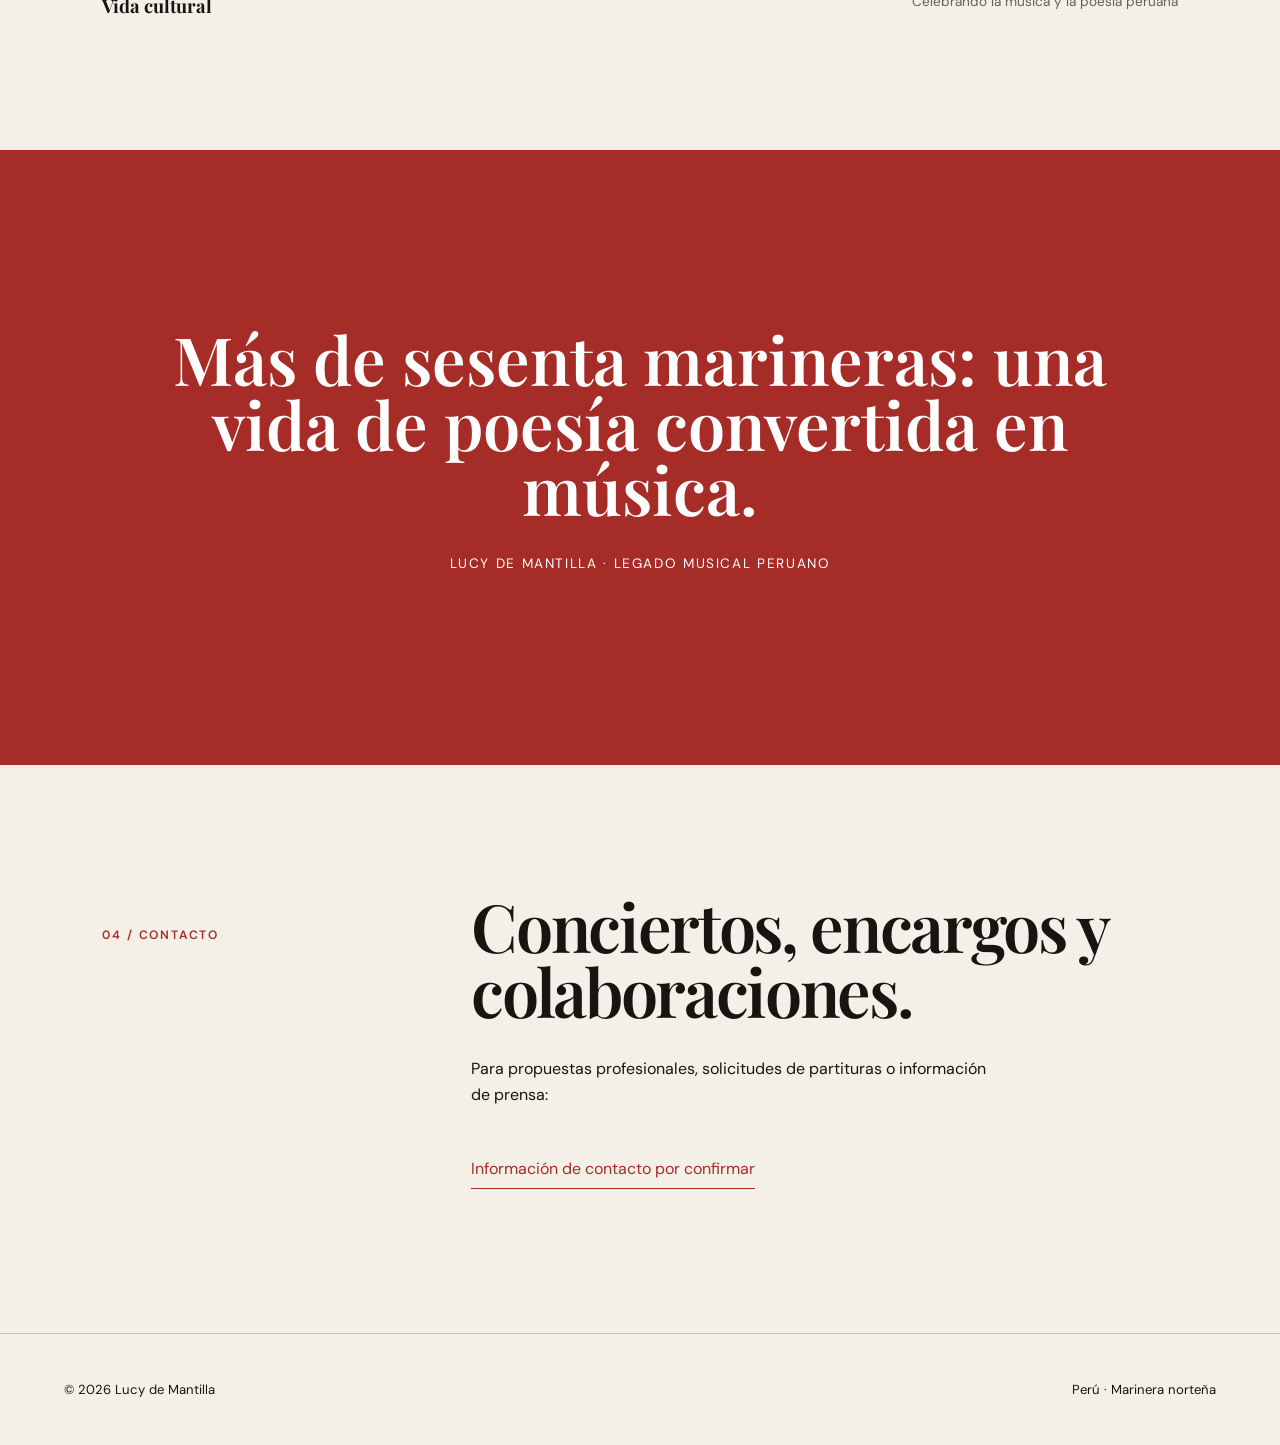
==== commit a3146b45: "Creción de la sección de Marineras con su respecitiva información e historia en orden cronologico" ====
--- a/index.html
+++ b/index.html
@@ -76,6 +76,84 @@
           <span class="arrow" aria-hidden="true">↗</span>
         </article>
       </div>
+      <div class="obras-categorias">
+
+        <!-- SUBMENÚ -->
+        <nav class="obras-submenu">
+          <a href="#marineras">Marineras</a>
+          <a href="#otras-obras">Otras obras</a>
+        </nav>
+
+        <!-- MARINERAS -->
+        <div class="obras-categoria" id="marineras">
+          <h3>Marineras</h3>
+
+          <div class="lista-obras">
+            <!-- OBRA 1 -->
+            <details class="obra-acordeon">
+              <summary>
+                <span class="obra-titulo">
+                  Nombre de la primera marinera
+                </span>
+                <span class="obra-anio">
+                  1984
+                </span>
+              </summary>
+              <div class="obra-contenido">
+                <p>
+                  Aquí podemos colocar información sobre la obra:
+                  fecha de composición, historia, dedicatoria,
+                  estreno, instrumentación, etc.
+                </p>
+                <img
+                  src="images/obras/marineras/obra-01.jpg"
+                  alt="Escaneo de Nombre de la primera marinera"
+                >
+              </div>
+            </details>
+            <!-- OBRA 2 -->
+            <details class="obra-acordeon">
+              <summary>
+                <span class="obra-titulo">
+                  Nombre de la segunda marinera
+                </span>
+                <span class="obra-anio">
+                  1987
+                </span>
+              </summary>
+              <div class="obra-contenido">
+                <p>
+                  Información correspondiente a esta composición.
+                </p>
+                <img
+                  src="images/obras/marineras/obra-02.jpg"
+                  alt="Escaneo de Nombre de la segunda marinera"
+                >
+              </div>
+            </details>
+            <!-- OBRA 3 -->
+            <details class="obra-acordeon">
+              <summary>
+                <span class="obra-titulo">
+                  Nombre de la tercera marinera
+                </span>
+                <span class="obra-anio">
+                  1991
+                </span>
+              </summary>
+              <div class="obra-contenido">
+                <p>
+                  Información sobre la tercera composición.
+                </p>
+                <img
+                  src="images/obras/marineras/obra-03.jpg"
+                  alt="Escaneo de Nombre de la tercera marinera"
+                >
+              </div>
+            </details>
+          </div>
+        </div>
+      </div>
     </section>
 
     <section class="gallery section" id="galeria">
--- a/styles.css
+++ b/styles.css
@@ -272,4 +272,174 @@
   min-height: 380px;
   max-height: 650px;
   object-fit: cover;
+}
+
+-------------
+
+/* =========================
+   SUBMENÚ DE OBRAS
+========================= */
+
+.obras-submenu {
+  display: flex;
+  flex-wrap: wrap;
+  gap: 2rem;
+
+  margin: 3rem 0 5rem;
+  padding-bottom: 1rem;
+
+  border-bottom: 1px solid rgba(0, 0, 0, 0.15);
+}
+
+.obras-submenu a {
+  color: inherit;
+  text-decoration: none;
+
+  font-size: 0.95rem;
+  letter-spacing: 0.05em;
+
+  transition: opacity 0.25s ease;
+}
+
+.obras-submenu a:hover {
+  opacity: 0.5;
+}
+
+
+/* =========================
+   CATEGORÍAS
+========================= */
+
+.obras-categoria {
+  margin-bottom: 7rem;
+}
+
+.obras-categoria > h3 {
+  margin-bottom: 2rem;
+
+  font-size: clamp(2rem, 4vw, 3.5rem);
+  font-weight: 400;
+}
+
+
+/* =========================
+   LISTA DE OBRAS
+========================= */
+
+.lista-obras {
+  border-top: 1px solid rgba(0, 0, 0, 0.15);
+}
+
+
+/* cada composición */
+
+.obra-acordeon {
+  border-bottom: 1px solid rgba(0, 0, 0, 0.15);
+}
+
+
+/* título de la obra */
+
+.obra-acordeon summary {
+  display: flex;
+  justify-content: space-between;
+  align-items: center;
+
+  gap: 2rem;
+
+  padding: 1.6rem 0;
+
+  cursor: pointer;
+
+  list-style: none;
+}
+
+
+/* quitar triángulo automático */
+
+.obra-acordeon summary::-webkit-details-marker {
+  display: none;
+}
+
+
+/* título */
+
+.obra-titulo {
+  font-size: 1.25rem;
+  font-weight: 500;
+}
+
+
+/* año */
+
+.obra-anio {
+  font-size: 0.85rem;
+  opacity: 0.55;
+}
+
+
+/* pequeña flecha */
+
+.obra-acordeon summary::after {
+  content: "+";
+
+  font-size: 1.5rem;
+  font-weight: 300;
+
+  transition: transform 0.3s ease;
+}
+
+.obra-acordeon[open] summary::after {
+  content: "−";
+}
+
+
+/* =========================
+   CONTENIDO DESPLEGADO
+========================= */
+
+.obra-contenido {
+  max-width: 900px;
+
+  padding: 0 0 3rem;
+}
+
+.obra-contenido p {
+  max-width: 650px;
+
+  line-height: 1.8;
+
+  margin-bottom: 2rem;
+}
+
+.obra-contenido img {
+  width: 100%;
+  max-width: 700px;
+
+  height: auto;
+  display: block;
+
+  box-shadow: 0 10px 30px rgba(0, 0, 0, 0.1);
+}
+
+
+/* =========================
+   MÓVIL
+========================= */
+
+@media (max-width: 700px) {
+
+  .obras-submenu {
+    gap: 1.2rem;
+    margin-bottom: 3rem;
+  }
+
+  .obra-acordeon summary {
+    gap: 1rem;
+  }
+
+  .obra-titulo {
+    font-size: 1.1rem;
+  }
+
 }
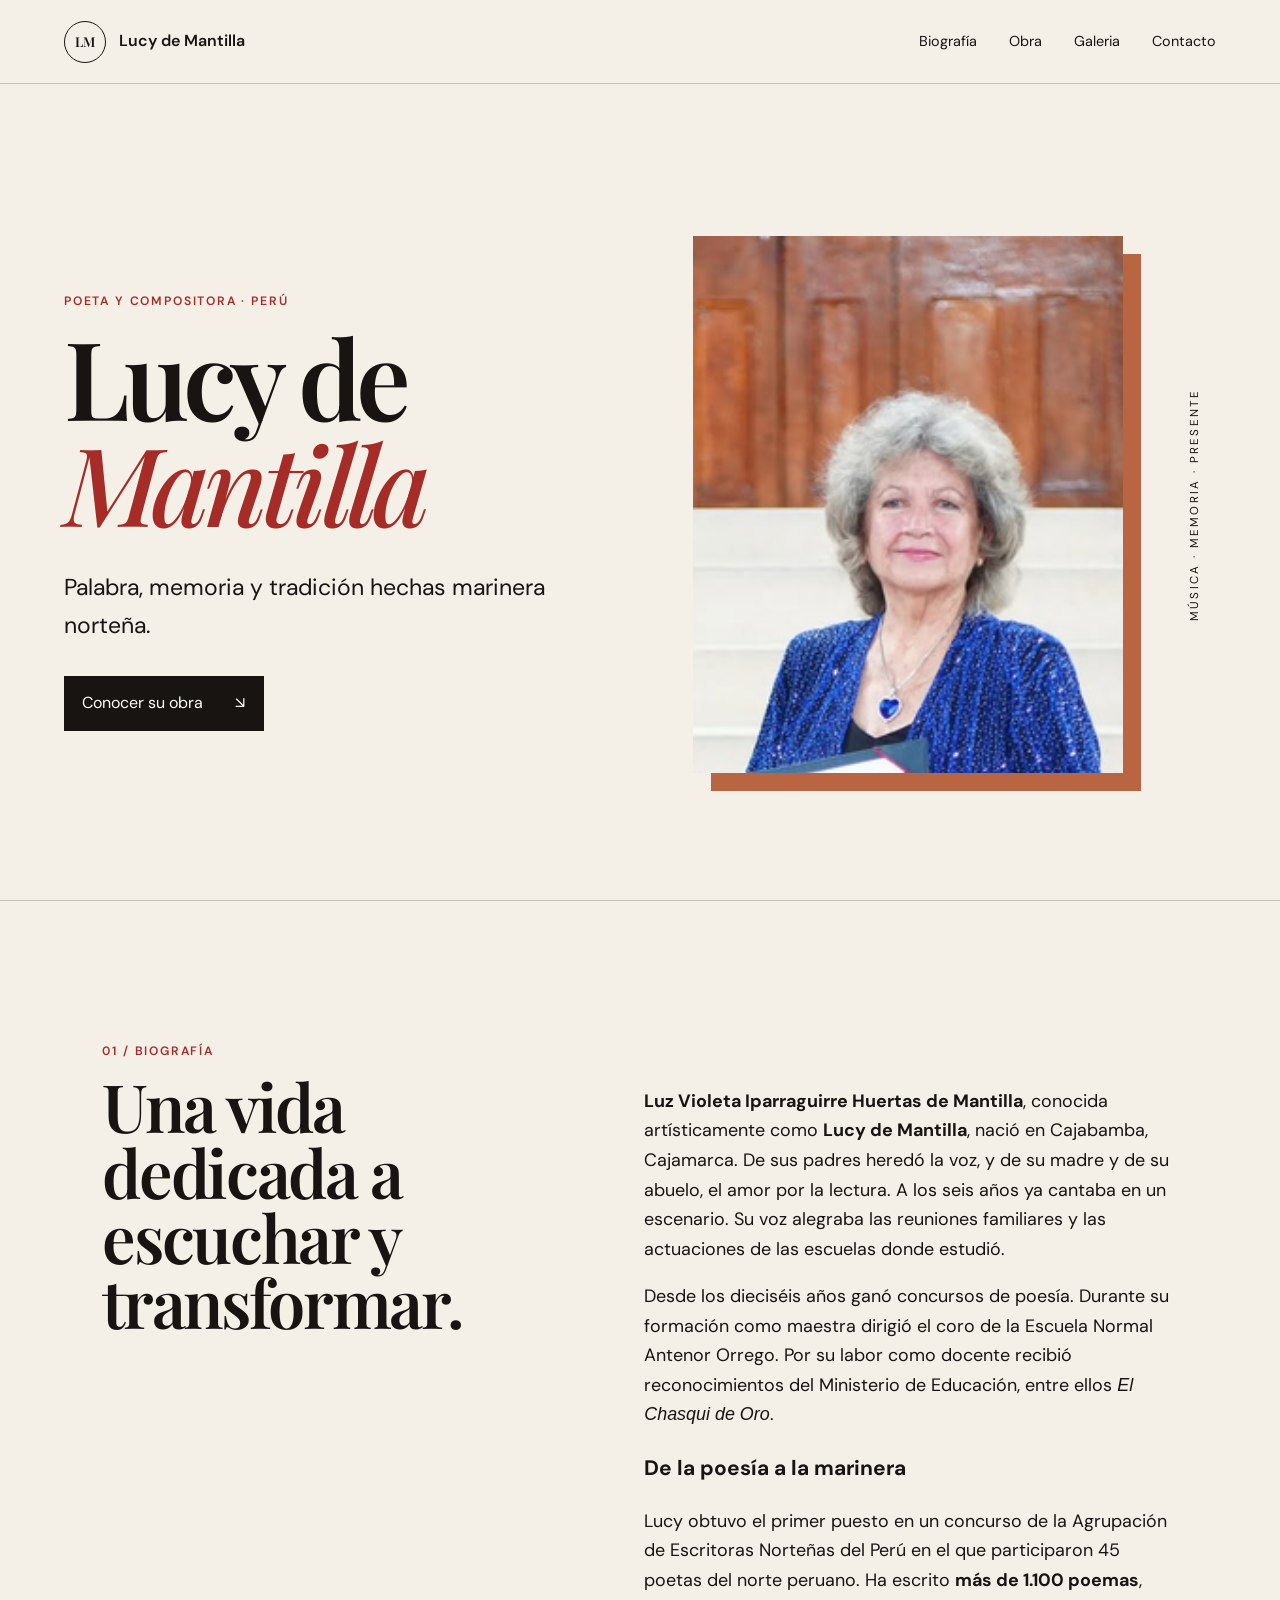
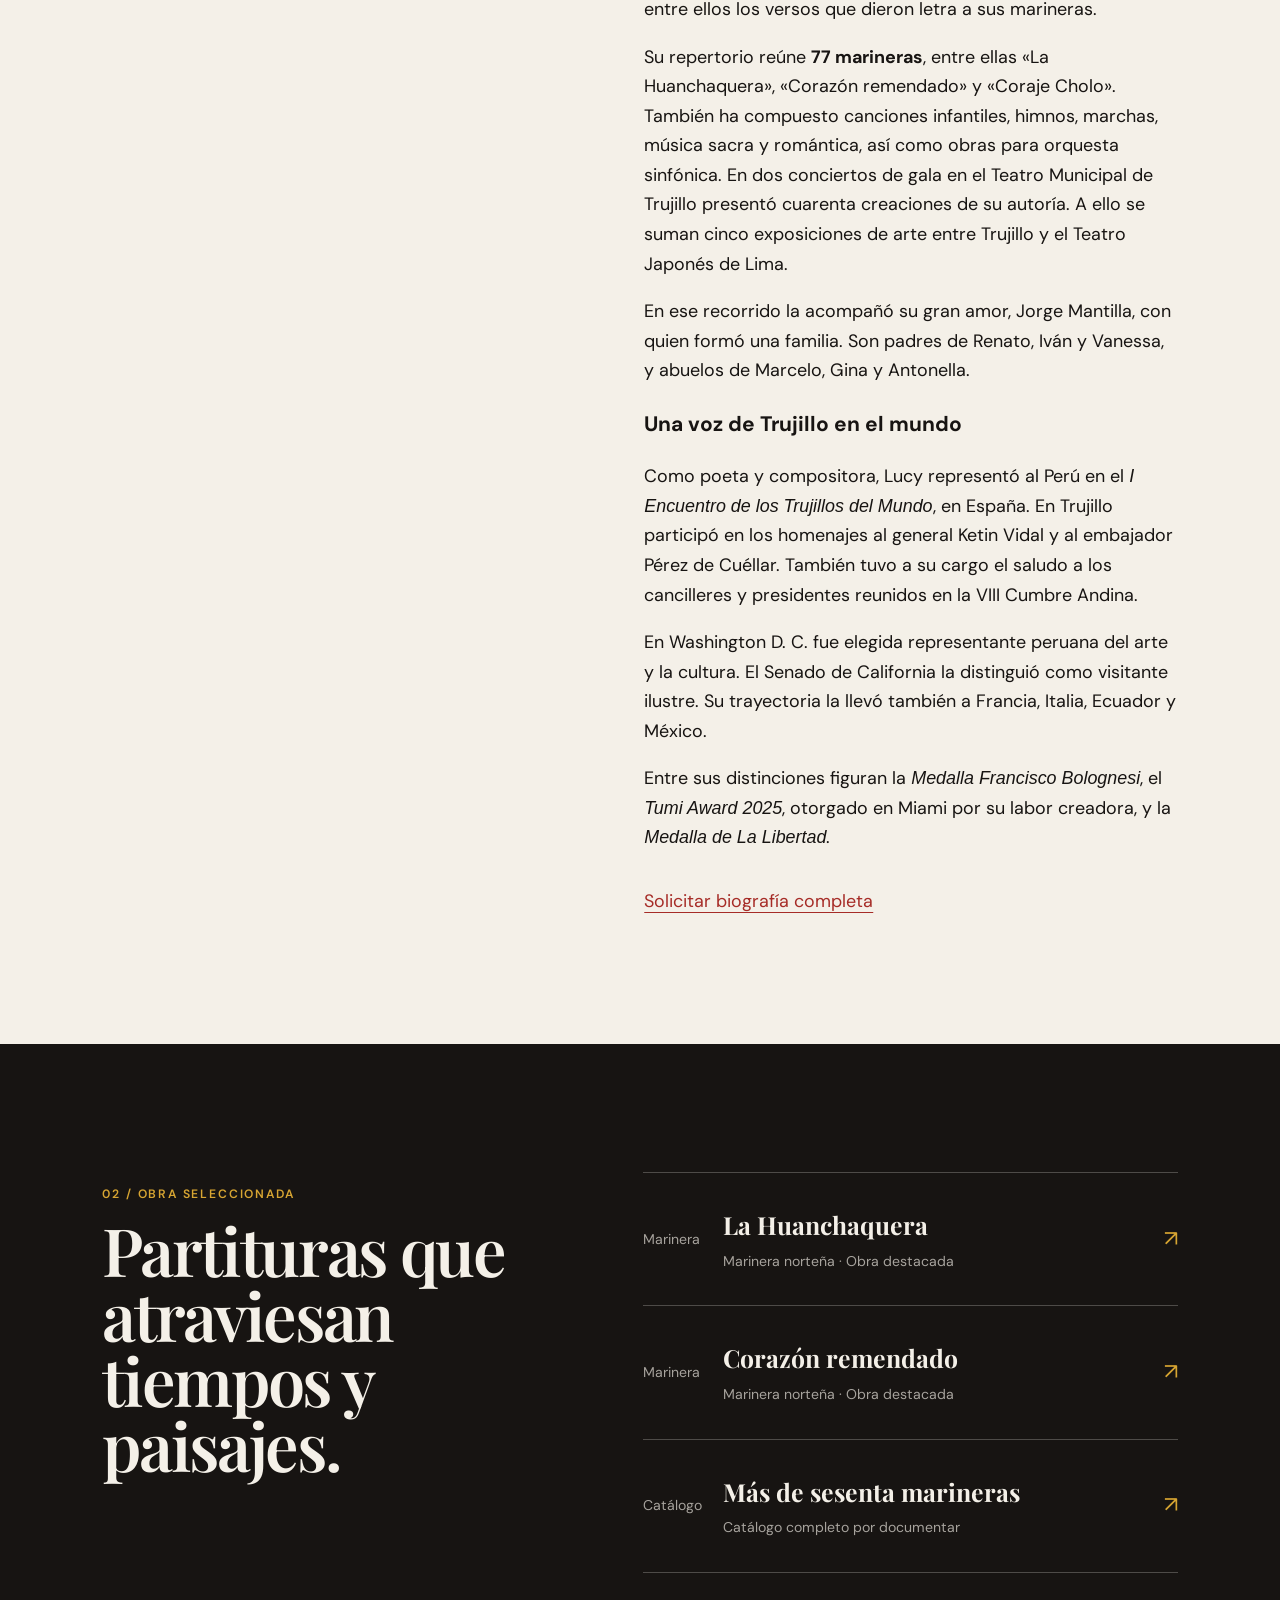
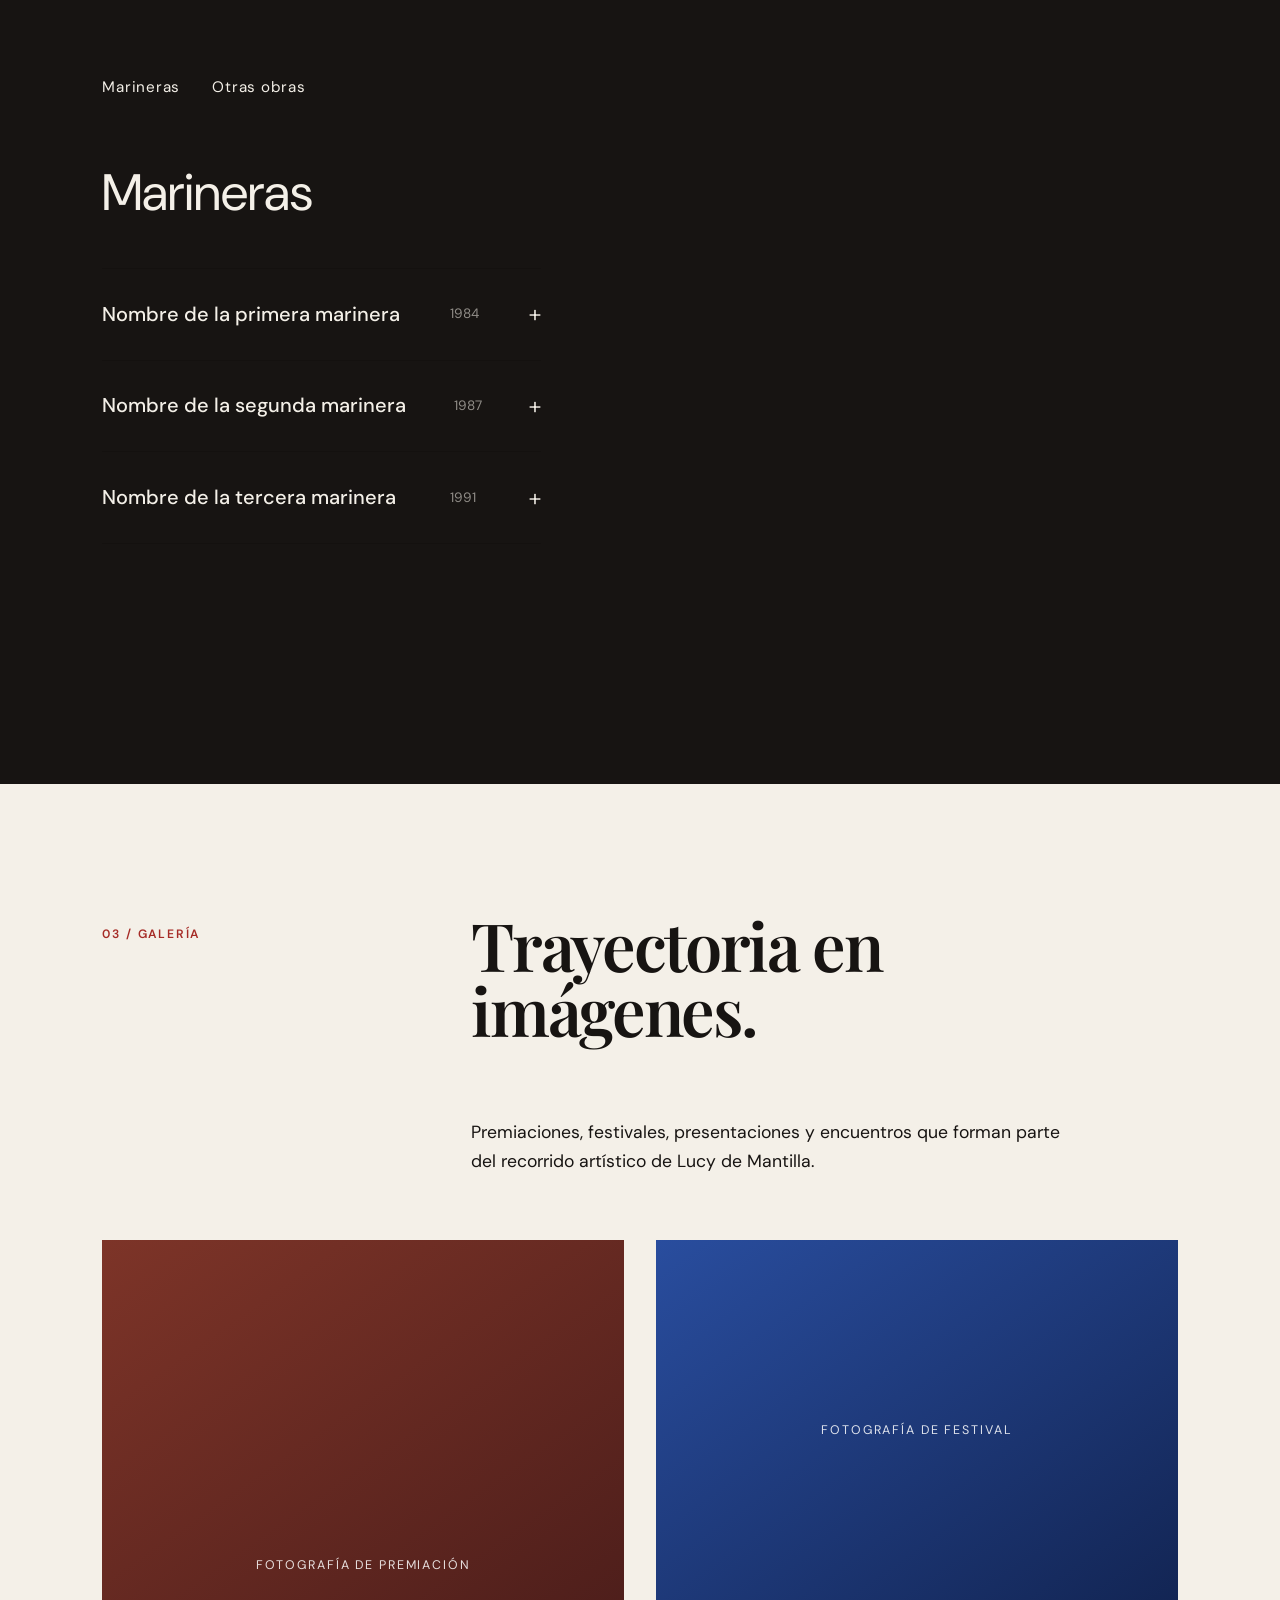
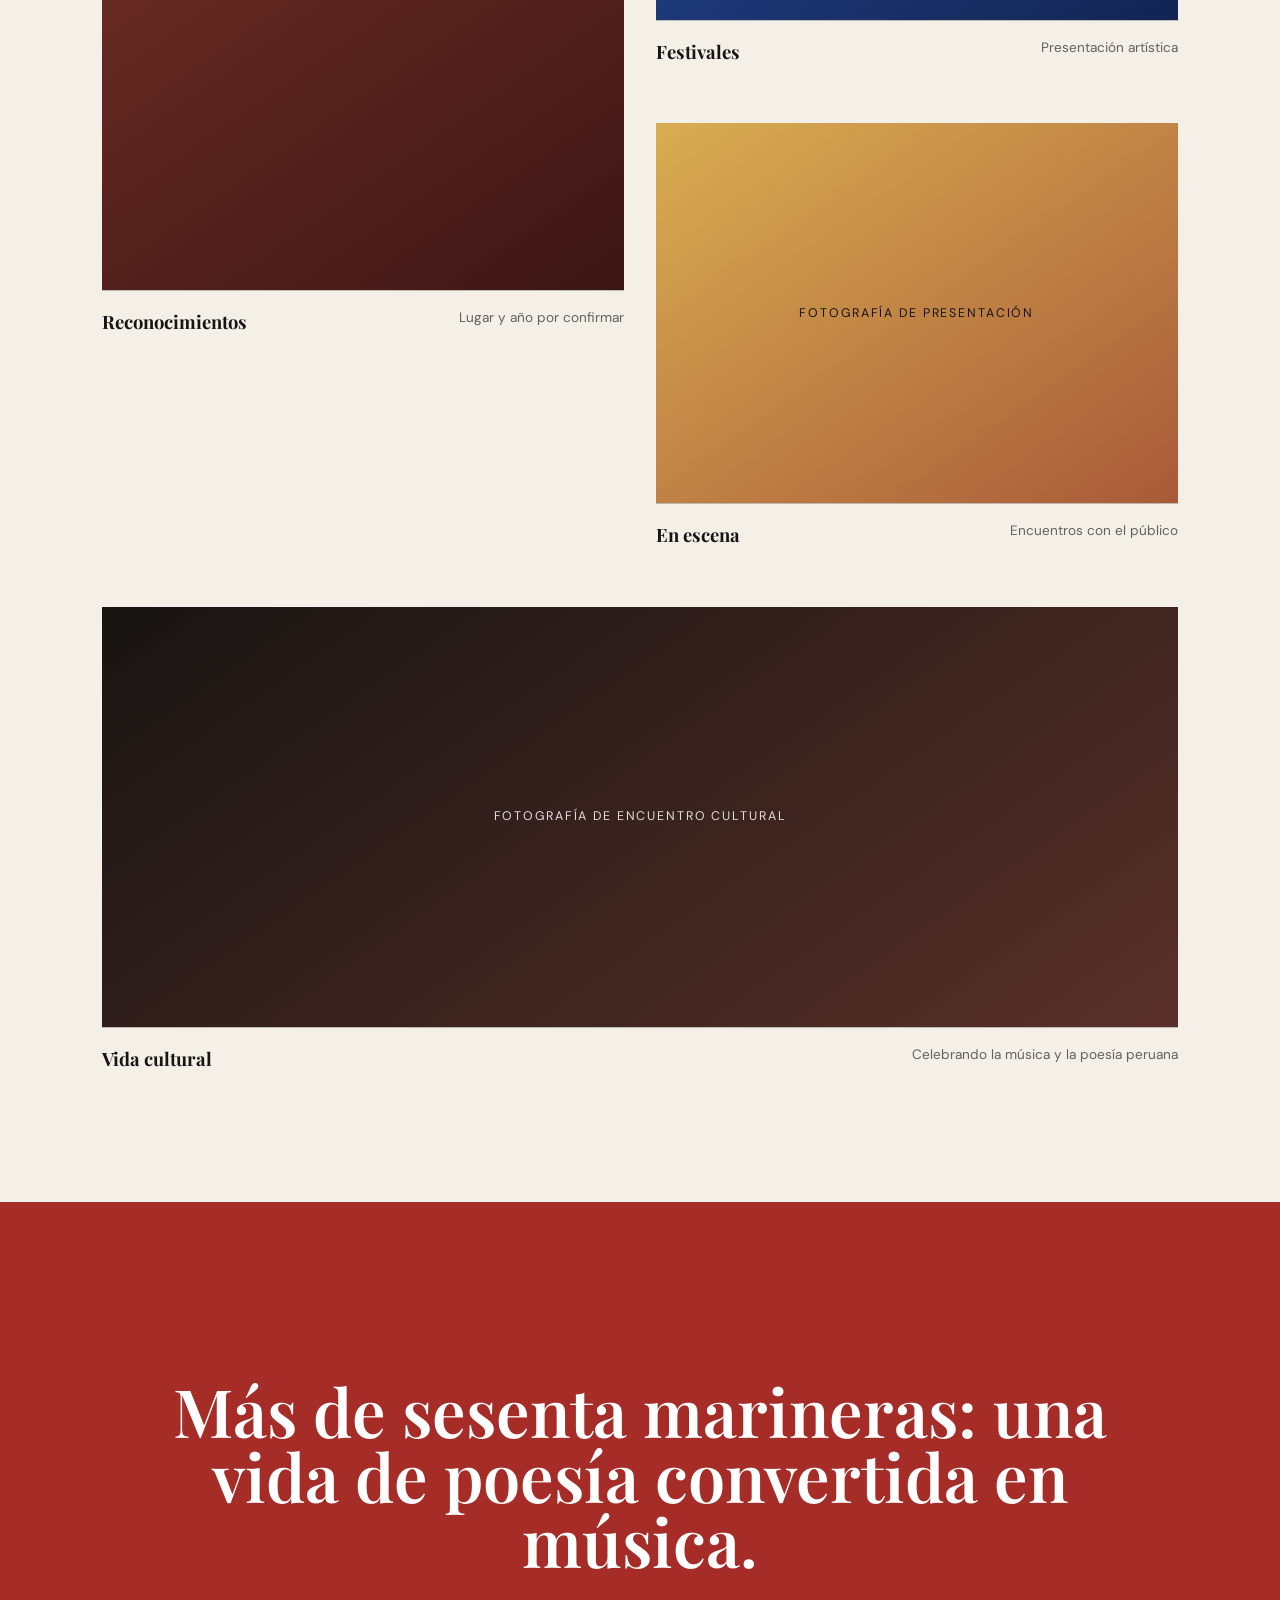
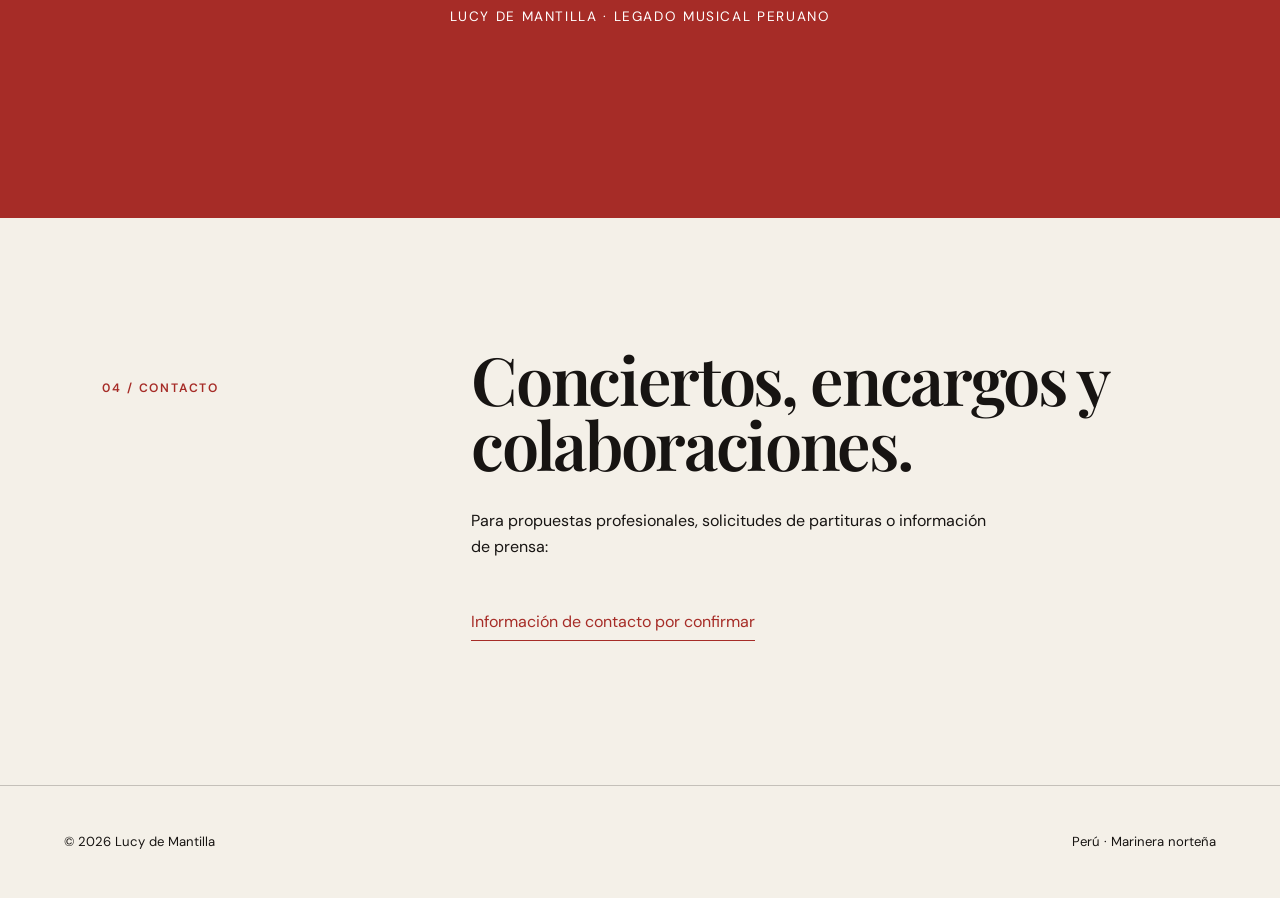
==== commit 57791aa4: "Merjora de la Biografía" ====
--- a/index.html
+++ b/index.html
@@ -3,8 +3,9 @@
 <head>
   <meta charset="utf-8">
   <meta name="viewport" content="width=device-width, initial-scale=1">
-  <meta name="description" content="Portafolio de Lucy de Mantilla, poeta y compositora peruana de marinera norteña.">
+  <meta name="description" content="Sitio de Lucy de Mantilla, poeta y compositora peruana de marinera norteña. Biografía, obras, marineras, trayectoria artística, proyectos y fotografías.">
   <title>Lucy de Mantilla — Poeta y compositora peruana</title>
+  <link rel="canonica" href="http://daniel-asva.githun.io/lucy-de-mantilla/">
   <link rel="preconnect" href="https://fonts.googleapis.com">
   <link rel="preconnect" href="https://fonts.gstatic.com" crossorigin>
   <link href="https://fonts.googleapis.com/css2?family=DM+Sans:wght@400;500;600&family=Playfair+Display:ital,wght@0,600;1,500&display=swap" rel="stylesheet">
@@ -48,8 +49,69 @@
         <h2>Una vida dedicada a escuchar y transformar.</h2>
       </div>
       <div class="bio-copy">
-        <p><strong>Luz Iparraguirre Huertas</strong>, conocida artísticamente como Lucy de Mantilla, es poeta y compositora peruana. Su obra está profundamente vinculada a la marinera norteña y a la transmisión de la memoria musical del Perú.</p>
-        <p>Es autora de más de sesenta marineras, entre ellas <strong>«La Huanchaquera»</strong>, <strong>«Corazón remendado»</strong> y <strong> «Coraje Cholo» </strong>. Su legado poético también ha recibido reconocimiento internacional con el <strong>TUMI USA Award</strong>, siendo este solo uno de los innumerables reconocimientos que ha recibido en su carrera artistica.</p>
+        <p>
+          <strong>Luz Violeta Iparraguirre Huertas de Mantilla</strong>, conocida
+          artísticamente como <strong>Lucy de Mantilla</strong>, nació en Cajabamba,
+          Cajamarca. De sus padres heredó la voz, y de su madre y de su abuelo,
+          el amor por la lectura. A los seis años ya cantaba en un escenario.
+          Su voz alegraba las reuniones familiares y las actuaciones de las
+          escuelas donde estudió.
+        </p>
+
+        <p>
+          Desde los dieciséis años ganó concursos de poesía. Durante su formación
+          como maestra dirigió el coro de la Escuela Normal Antenor Orrego.
+          Por su labor como docente recibió reconocimientos del Ministerio de Educación,
+          entre ellos <em>El Chasqui de Oro</em>.
+        </p>
+
+        <h3>De la poesía a la marinera</h3>
+
+        <p>
+          Lucy obtuvo el primer puesto en un concurso de la Agrupación de
+          Escritoras Norteñas del Perú en el que participaron 45 poetas del norte
+          peruano. Ha escrito <strong>más de 1.100 poemas</strong>, entre ellos
+          los versos que dieron letra a sus marineras.
+        </p>
+
+        <p>
+          Su repertorio reúne <strong>77 marineras</strong>, entre ellas
+          «La Huanchaquera», «Corazón remendado» y «Coraje Cholo». También ha
+          compuesto canciones infantiles, himnos, marchas, música sacra y romántica,
+          así como obras para orquesta sinfónica. En dos conciertos de gala en el
+          Teatro Municipal de Trujillo presentó cuarenta creaciones de su autoría.
+          A ello se suman cinco exposiciones de arte entre Trujillo y el Teatro
+          Japonés de Lima.
+        </p>
+
+        <p>
+          En ese recorrido la acompañó su gran amor, Jorge Mantilla, con quien
+          formó una familia. Son padres de Renato, Iván y Vanessa, y abuelos de
+          Marcelo, Gina y Antonella.
+        </p>
+
+        <h3>Una voz de Trujillo en el mundo</h3>
+
+        <p>
+          Como poeta y compositora, Lucy representó al Perú en el
+          <em>I Encuentro de los Trujillos del Mundo</em>, en España. En Trujillo
+          participó en los homenajes al general Ketin Vidal y al embajador Pérez
+          de Cuéllar. También tuvo a su cargo el saludo a los cancilleres y
+          presidentes reunidos en la VIII Cumbre Andina.
+        </p>
+
+        <p>
+          En Washington D. C. fue elegida representante peruana del arte y la
+          cultura. El Senado de California la distinguió como visitante ilustre.
+          Su trayectoria la llevó también a Francia, Italia, Ecuador y México.
+        </p>
+
+        <p>
+          Entre sus distinciones figuran la <em>Medalla Francisco Bolognesi</em>,
+          el <em>Tumi Award 2025</em>, otorgado en Miami por su labor creadora,
+          y la <em>Medalla de La Libertad</em>.
+        </p>
+
         <a class="text-link" href="#contacto">Solicitar biografía completa</a>
       </div>
     </section>
--- a/styles.css
+++ b/styles.css
@@ -53,8 +53,37 @@
   .site-header { min-height: 72px; }
   .brand span:last-child { display: none; }
   .menu-button { display: block; }
-  nav { display: none; position: absolute; top: 72px; left: 0; right: 0; padding: 1.25rem 5vw; background: var(--paper); border-bottom: 1px solid var(--line); flex-direction: column; }
-  nav.open { display: flex; }
+  
+  nav {
+  display: flex;
+  position: absolute;
+  top: 100%;
+  left: 0;
+  right: 0;
+  padding: 1.25rem 5vw;
+  background: var(--paper);
+  border-bottom: 1px solid var(--line);
+  flex-direction: column;
+
+  opacity: 0;
+  transform: translateY(-16px);
+  visibility: hidden;
+  pointer-events: none;
+
+  transition:
+    transform 0.35s ease,
+    opacity 0.35s ease,
+    visibility 0s linear 0.35s;
+  }
+
+  nav.open {
+  opacity: 1;
+  transform: translateY(0);
+  visibility: visible;
+  pointer-events: auto;
+  transition-delay: 0s;
+  }
+
   .hero { min-height: auto; padding-top: 4rem; grid-template-columns: 1fr; }
   h1 { font-size: clamp(3.7rem, 18vw, 6.5rem); }
   .portrait { min-height: 390px; width: calc(100% - 18px); }
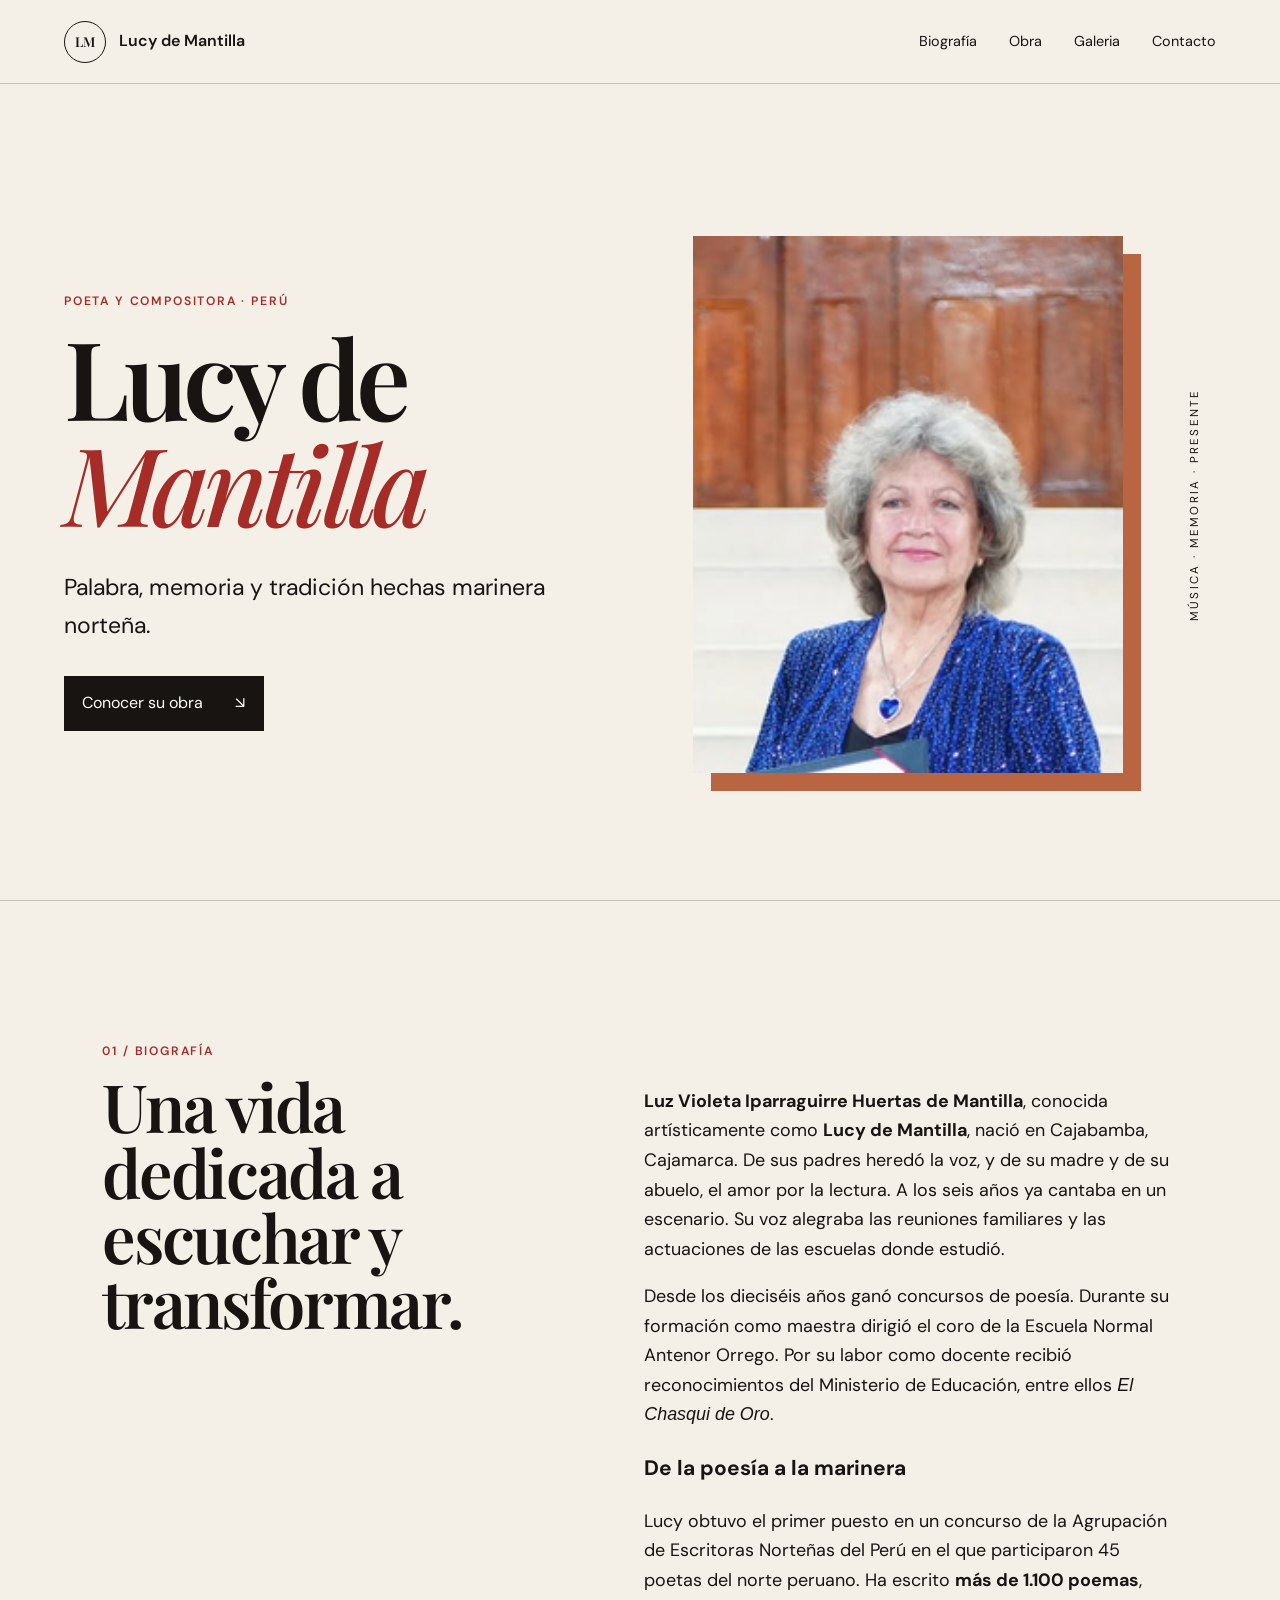
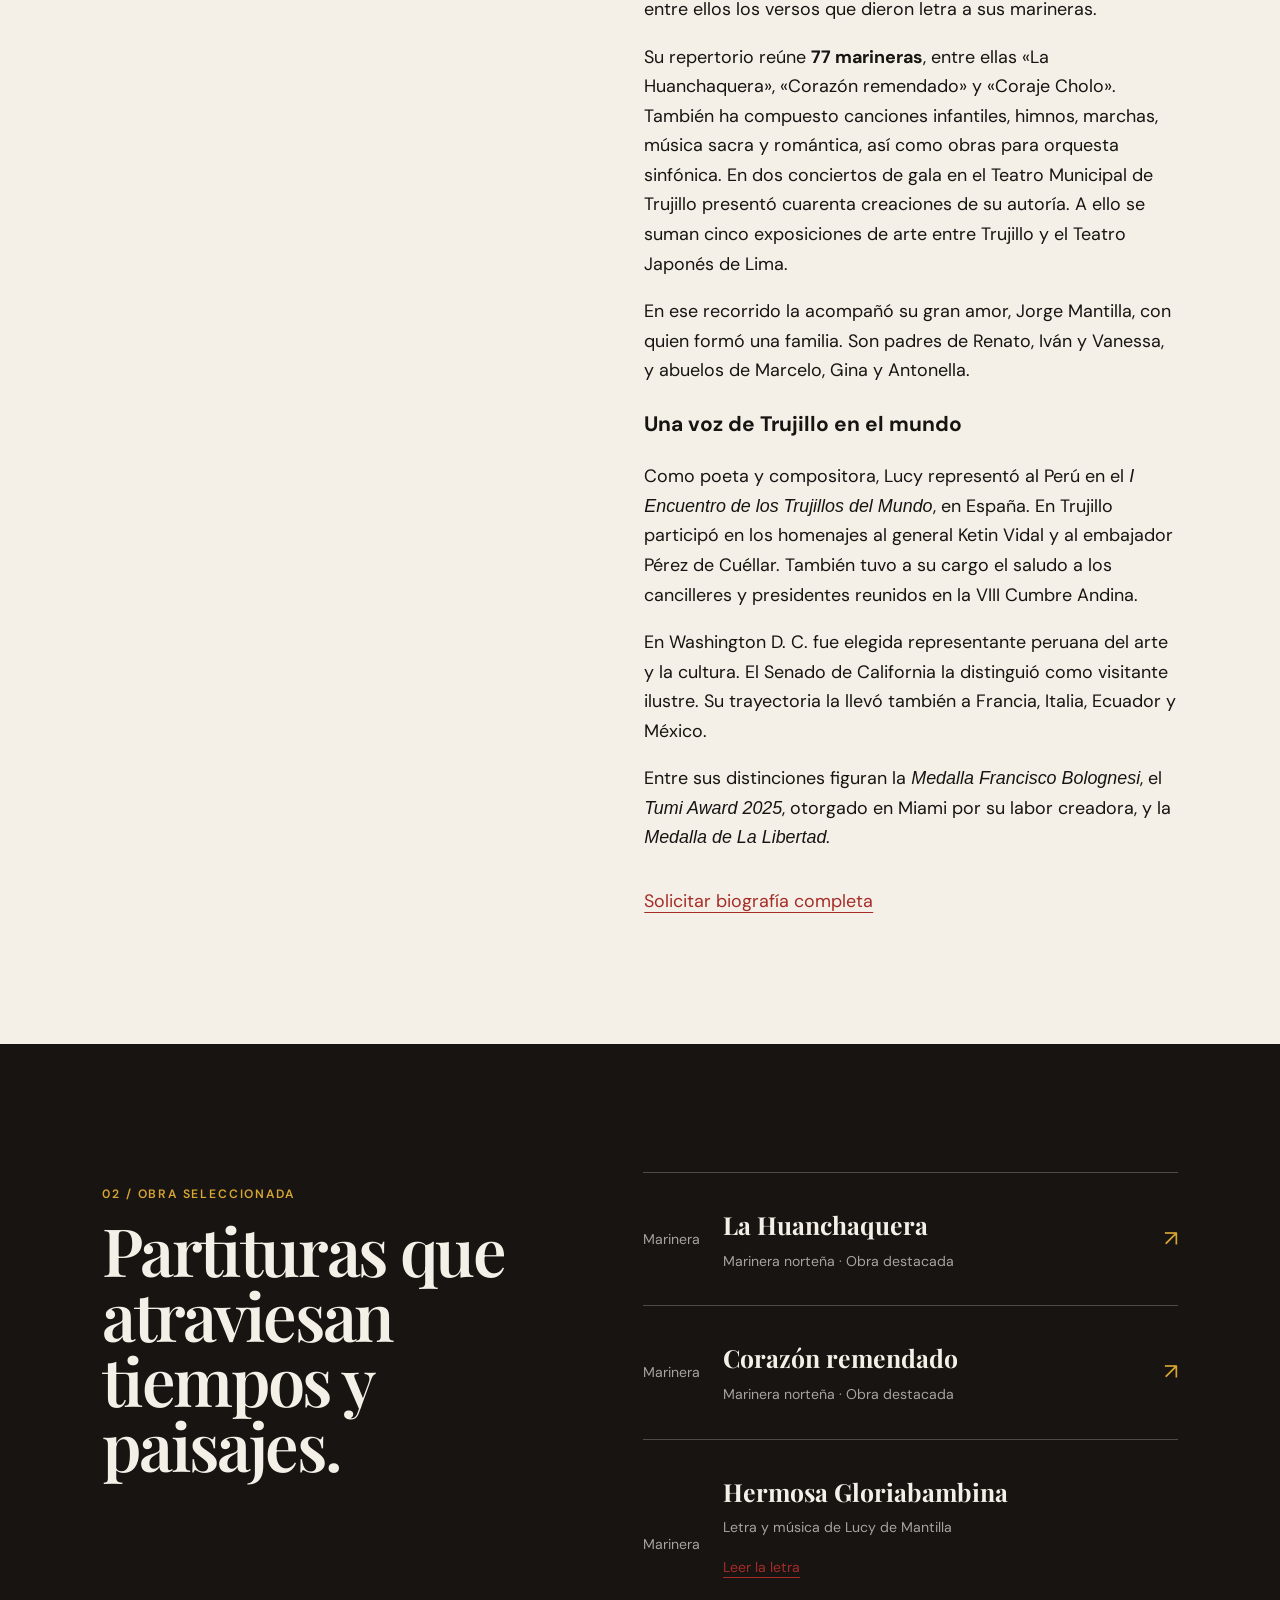
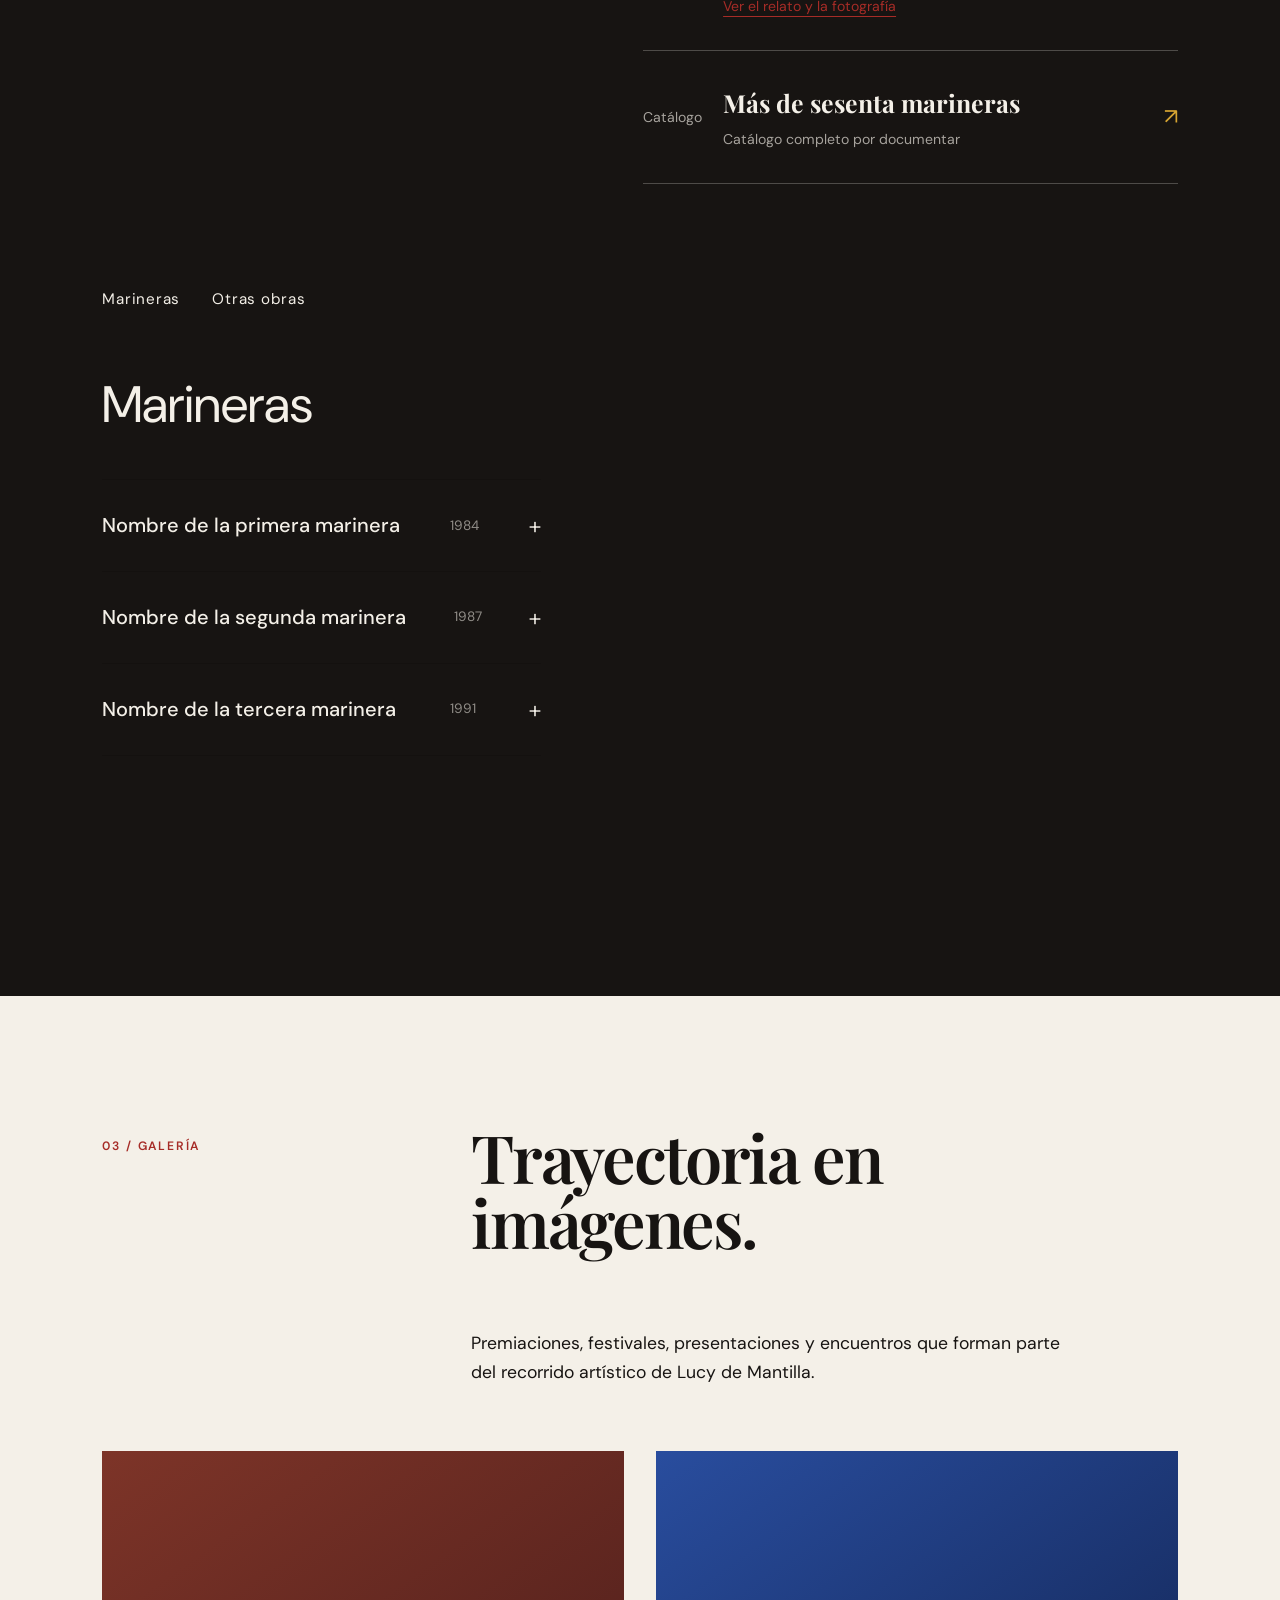
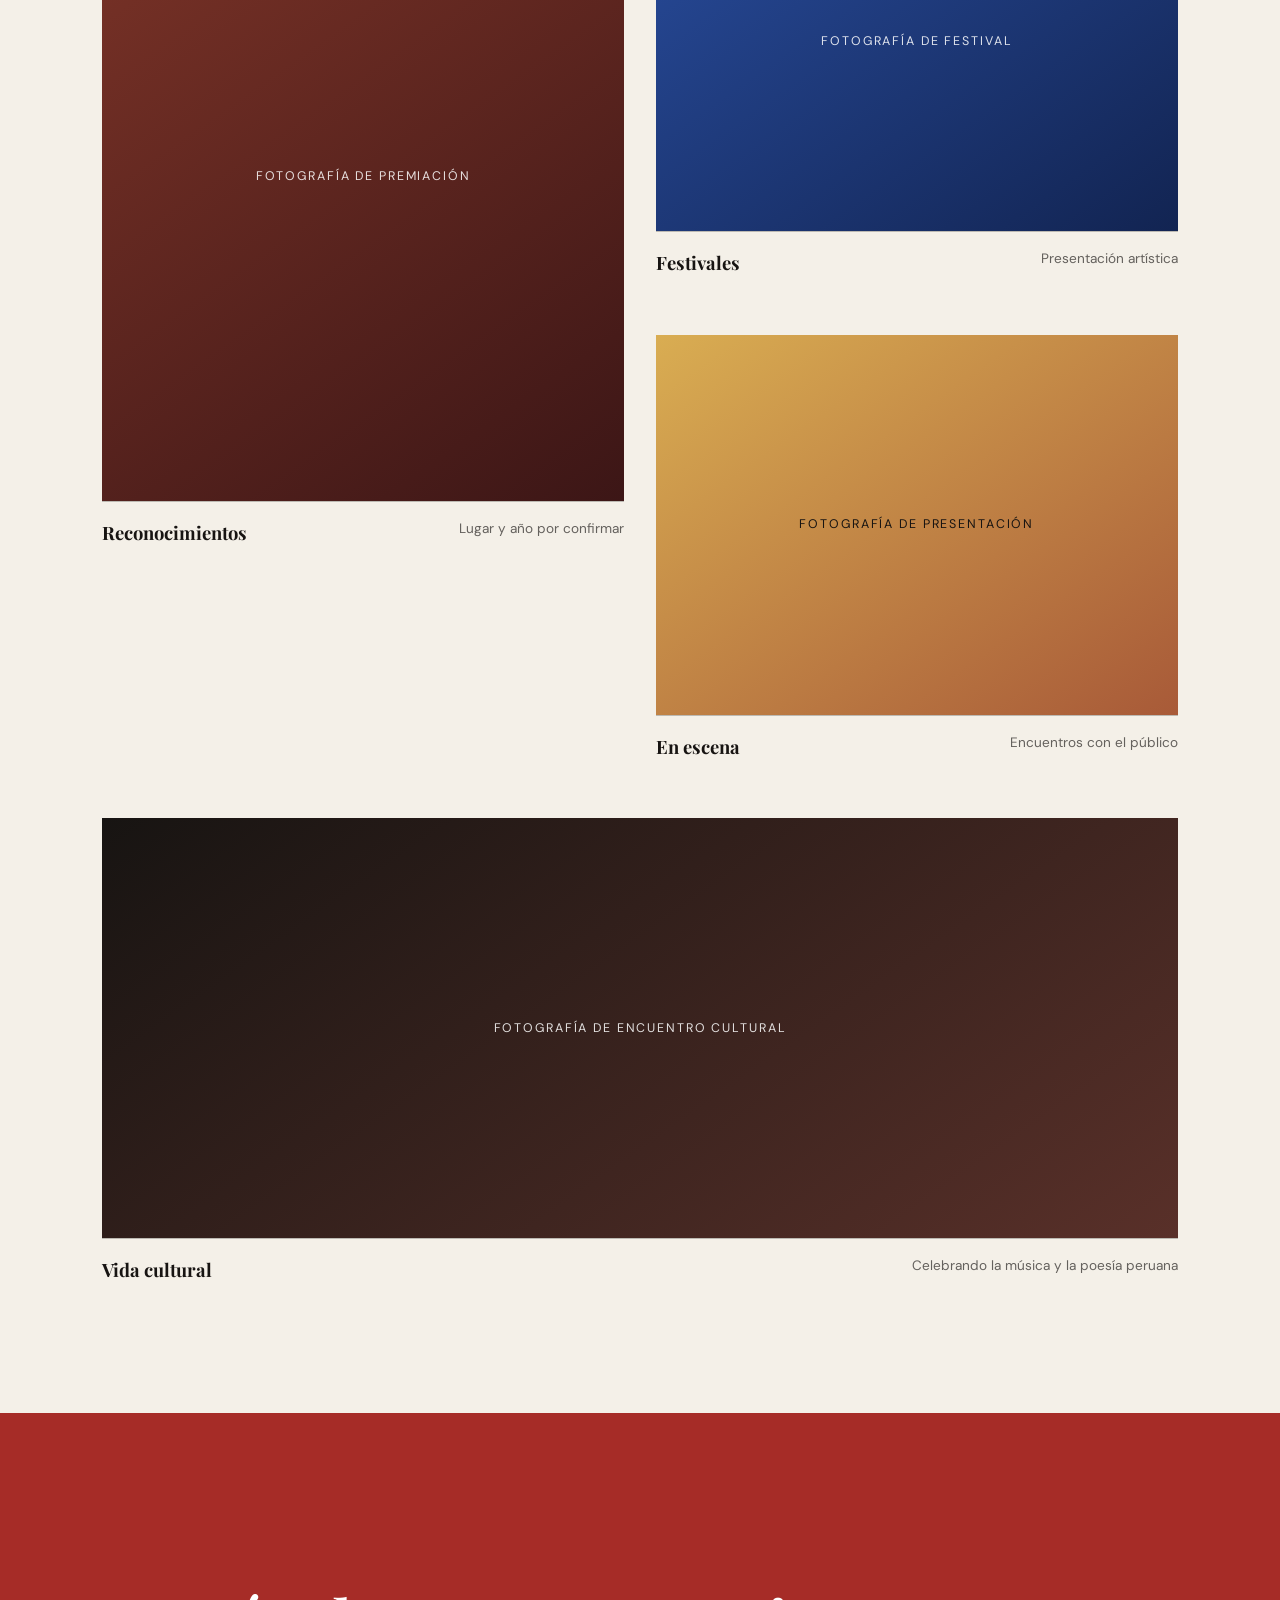
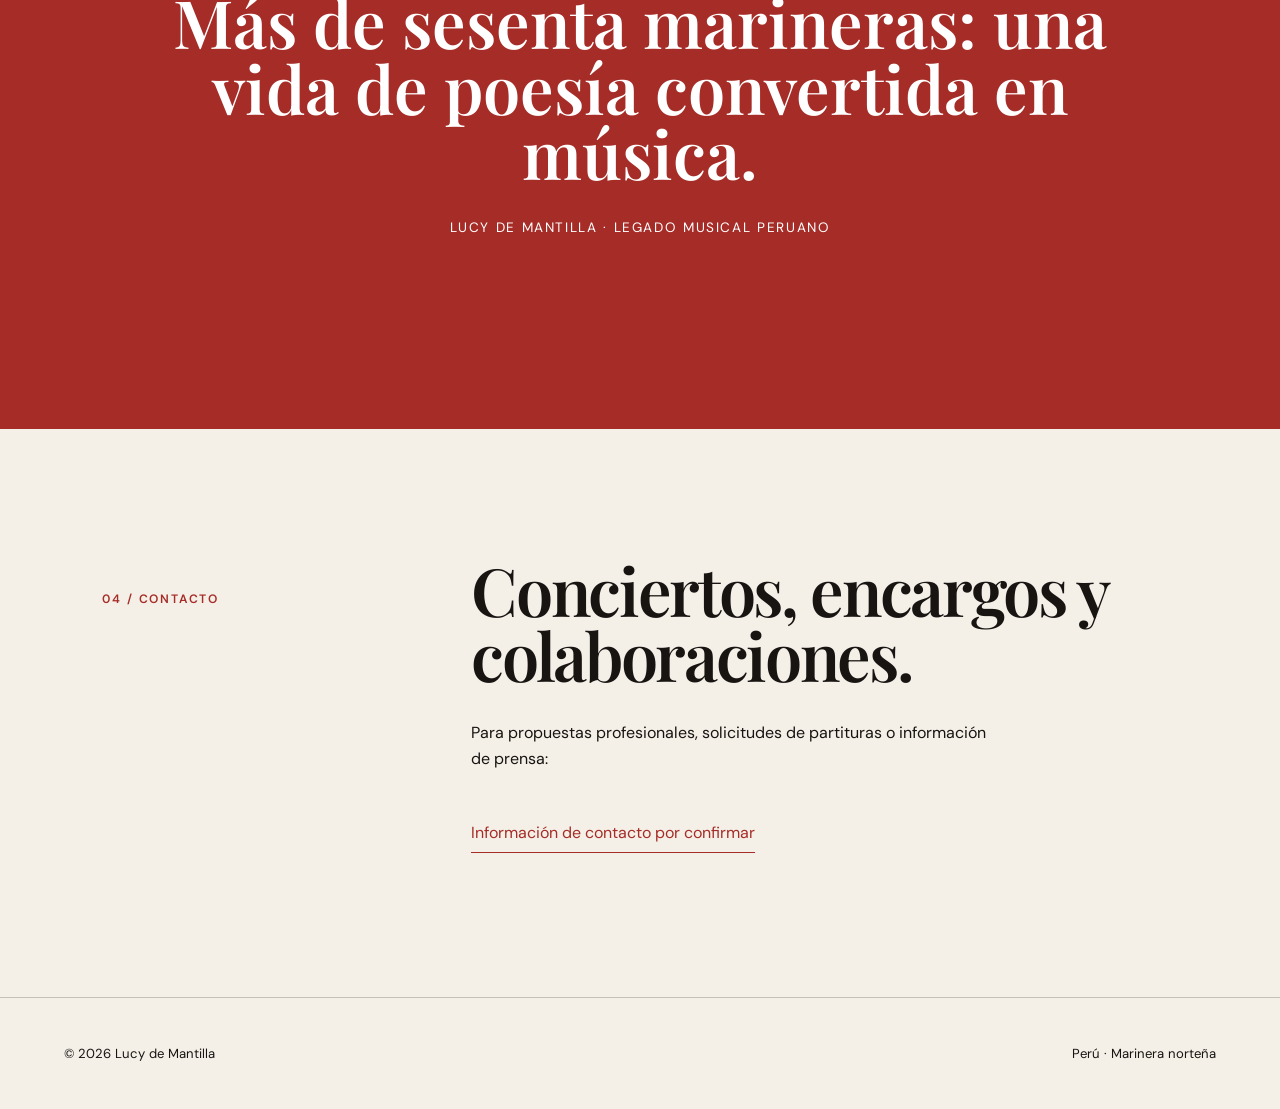
==== commit 474ef5b4: "Hermosa Gloriabambina" ====
--- a/index.html
+++ b/index.html
@@ -132,6 +132,27 @@
           <div><h3>Corazón remendado</h3><p>Marinera norteña · Obra destacada</p></div>
           <span class="arrow" aria-hidden="true">↗</span>
         </article>
+        
+        <article>
+          <span class="year">Marinera</span>
+          <div>
+            <h3>Hermosa Gloriabambina</h3>
+            <p>Letra y música de Lucy de Mantilla</p>
+            <p>
+              <a class="text-link"
+                href="imagenes/obras/marineras/hermosa-gloriabambina-letra.jpg">
+                Leer la letra
+              </a>
+            </p>
+            <p>
+              <a class="text-link"
+                href="imagenes/obras/marineras/hermosa-gloriabambina-relato.jpg">
+                Ver el relato y la fotografía
+              </a>
+            </p>
+          </div>
+        </article>
+
         <article>
           <span class="year">Catálogo</span>
           <div><h3>Más de sesenta marineras</h3><p>Catálogo completo por documentar</p></div>
